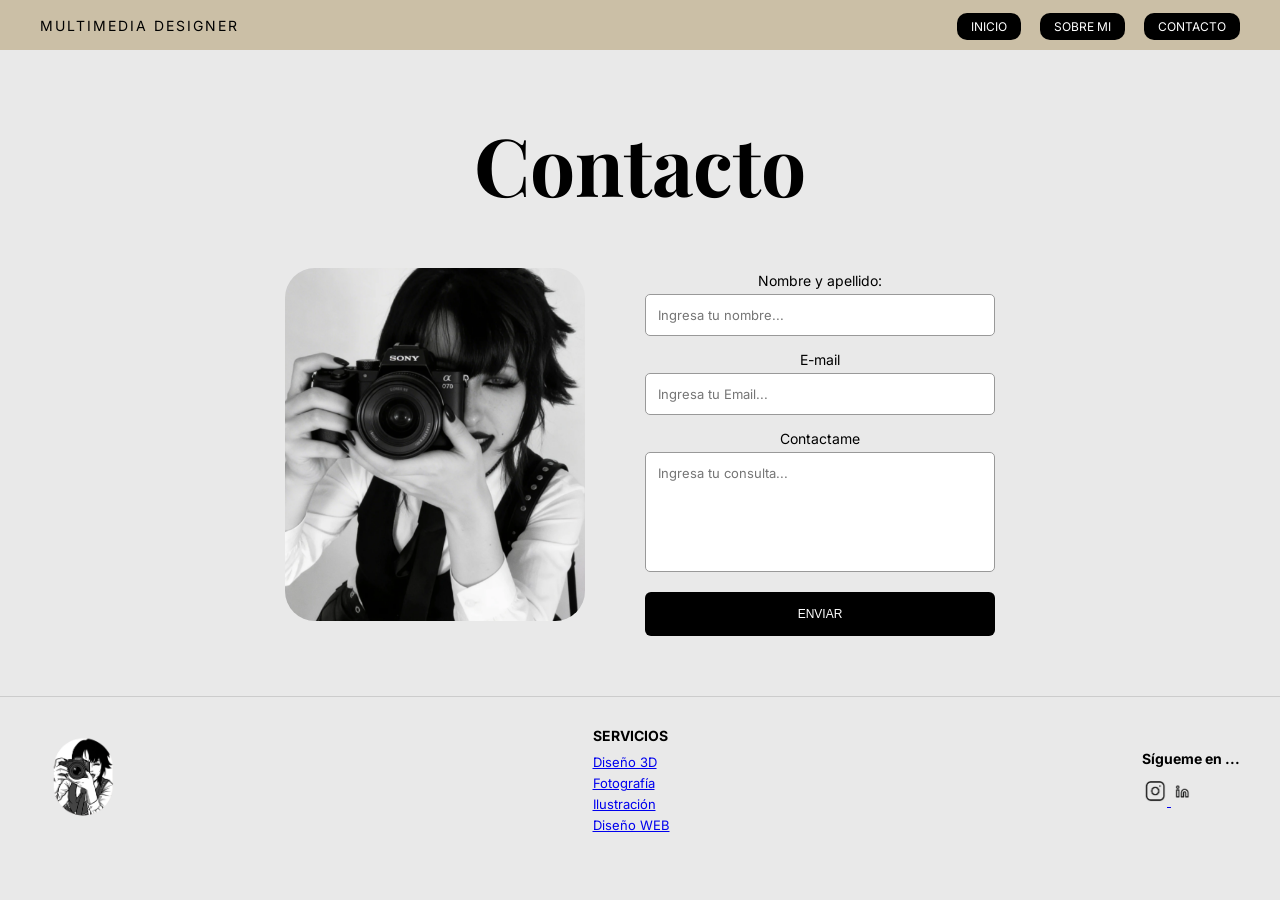
==== contacto.html @ 1b643ebc "Update contacto.html" ====
<!DOCTYPE html>
<html lang="es">
<head>
  <meta charset="UTF-8">
  <title>Contacto</title>
  <link rel="stylesheet" href="styles.css">
  <link href="https://fonts.googleapis.com/css2?family=Playfair+Display:wght@400;700&family=Inter:wght@300;400;500&display=swap" rel="stylesheet">
</head>
<body>

<header class="header">
  <div class="logo">MULTIMEDIA DESIGNER</div>
  <nav class="nav">
    <a href="portfolio.html">INICIO</a>
    <a href="sobremi.html">SOBRE MI</a>
    <a href="contacto.html" class="active">CONTACTO</a>
  </nav>
</header>

<main class="container">

  <h1 class="title">Contacto</h1>

  <div class="contact-wrapper">

    <div class="contact-img">
      <img src="img/portfolio/Portfolio1_2.png" alt="">
    </div>

    <form class="contact-form" netlify >
      <label>Nombre y apellido:</label>
      <input type="text" placeholder="Ingresa tu nombre...">

      <label>E-mail</label>
      <input type="email" placeholder="Ingresa tu Email...">

      <label>Contactame</label>
      <textarea placeholder="Ingresa tu consulta..."></textarea>

      <button type="submit" class="btn">ENVIAR</button>

    </form>

  </div>

</main>

<footer class="footer">
  <div class="footer-left">
    <img src="img/Footer.png" alt="avatar">
  </div>

  <div class="footer-center">
    <h3>SERVICIOS</h3>
    <ul>

      <li>
        <a href="#">Diseño 3D</a>
      </li>

      <a href="#">Fotografía</a>

      <li></li>
      <a href="#">Ilustración</a>

      <li></li>
      <a href="#">Diseño WEB</a>

    </ul>
  </div>

  <div class="footer-right">
    <h3>Sígueme en ...</h3>
    
    <div class="socials">
      <a href="https://instagram.com/" target="_blank">
        <img src="img/icons/ig.png" alt="Instagram">
      </a>

      <a href="https://linkedin.com/" target="_blank">
        <img src="img/icons/linkedin.png" alt="LinkedIn">
      </a>
    </div>

  </div>
</footer>

</body>
</html>
---- styles.css ----
* {
  margin: 0;
  padding: 0;
  box-sizing: border-box;
}

body {
  background-color: #e9e9e9;
  font-family: 'Inter', sans-serif;
}

/* HEADER */
.header {
  background-color: #cbbfa6;
  display: flex;
  justify-content: space-between;
  align-items: center;
  padding: 15px 40px;
}

.logo {
  font-size: 14px;
  letter-spacing: 2px;
}

.nav a {
  text-decoration: none;
  color: black;
  margin-left: 15px;
  padding: 6px 14px;
  background: black;
  color: white;
  border-radius: 10px;
  font-size: 12px;
}

.nav a.active {
  background: black;
}

/* MAIN */
.container {
  background-color: #e9e9e9;
  margin: 20px;
  padding: 40px;
  text-align: center;
}

.title {
  font-family: 'Playfair Display', serif;
  font-size: 80px;
  margin-bottom: 30px;
}

.gallery {
  display: flex;
  justify-content: center;
  gap: 20px;
  margin-bottom: 30px;
}

.gallery img {
  width: 180px;
  height: auto;
  object-fit: cover;
}

/* TEXT */
.text {
  max-width: 700px;
  margin: 0 auto 30px auto;
  font-size: 14px;
  line-height: 1.6;
}

.text p {
  margin-bottom: 15px;
}

/* BUTTON */
.btn {
  background-color: black;
  color: white;
  padding: 15px 100px;
  border: none;
  border-radius: 6px;
  cursor: pointer;
  font-size: 12px;
}

/* FOOTER */
.footer {
  display: flex;
  justify-content: space-between;
  align-items: center;
  background-color: #e9e9e9;
  padding: 30px 40px;
  border-top: 1px solid #ccc;
}

.footer-left img {
  width: 80px;
}

.footer-center h3,
.footer-right h3 {
  font-size: 14px;
  margin-bottom: 10px;
}

.footer-center ul {
  list-style: none;
  font-size: 13px;
}

.footer-center li {
  margin-bottom: 5px;
}

.socials span {
  margin-right: 10px;
  font-size: 14px;
}

.socials img {
  width: 40px;
  height: auto;}

  /* CONTACTO */
.contact-wrapper {
  display: flex;
  justify-content: center;
  align-items: center;
  gap: 60px;
  margin-top: 40px;
}

.contact-img img {
  width: 300px;
  border-radius: 30px;
}

.contact-form {
  display: flex;
  flex-direction: column;
  width: 350px;
}

.contact-form label {
  font-size: 14px;
  margin: 15px 0 5px;
}

.contact-form input,
.contact-form textarea {
  padding: 12px;
  border: 1px solid #999;
  border-radius: 5px;
  font-family: 'Inter', sans-serif;
  font-size: 13px;
}

.contact-form textarea {
  height: 120px;
  resize: none;
}

.contact-form .btn {
  margin-top: 20px;
  width: 100%;
}

/* TITULOS */
.subtitle {
  font-family: 'Playfair Display', serif;
  font-size: 20px;
  margin-top: 10px;
}

.role {
  font-size: 12px;
  margin-bottom: 30px;
}

.section-title {
  margin: 40px 0 20px;
  font-size: 18px;
}

/* FILTROS */
.filters {
  display: flex;
  justify-content: center;
  gap: 10px;
  margin-bottom: 20px;
}

.filters button {
  border: 1px solid #999;
  background: transparent;
  padding: 5px 10px;
  border-radius: 20px;
  font-size: 12px;
  cursor: pointer;
}

/* PROJECTS */
.projects {
  display: flex;
  gap: 10px;
  justify-content: center; /* 🔥 ESTO LOS CENTRA */
  flex-wrap: wrap;         /* 🔥 evita que se rompa en pantallas chicas */
}

.card {
  position: relative;
  overflow: hidden;
  border-radius: 20px;
  width: 220px;  
  height: 220px;  
}

.card img {
  width: 100%;
  display: block;
  transition: 0.3s;
}

/* HOVER EFECTO */
.overlay {
  position: absolute;
  bottom: 0;
  left: 0;
  right: 0;
  padding: 15px;
  opacity: 0;
  transition: 0.3s;
}

.overlay button {
  background: black;
  color: white;
  border: none;
  padding: 8px 15px;
  border-radius: 10px;
  cursor: pointer;
  transition: 0.3s;
}

/* EFECTO */
.card:hover img {
  transform: scale(1.05);
  filter: brightness(70%);
}

.card:hover .overlay {
  opacity: 1;
}

/* BOTON INVERTIDO */
.overlay button:hover,
.btn:hover {
  background: white;
  color: black;
  border: 1px solid black;
}

/* SOFTWARES */
.softwares {
  display: flex;
  justify-content: center;
  gap: 20px;
  margin: 30px 0;
}

.softwares div {
  border: 1px solid #ccc;
  padding: 10px;
  border-radius: 10px;
  width: 80px;
  text-align: center;
}

.softwares img {
  width: 30px;
}

/* CTA */
.cta {
  background: #cbbfa6;
  text-align: center;
  padding: 50px;
}

.cta h2 {
  font-family: 'Playfair Display', serif;
  margin-bottom: 20px;
}

/* SOCIAL ICONS MÁS CHICOS */
.socials img {
  width: 25px;
}

/* RESPONSIVE */
@media (max-width: 768px) {

  .projects {
    grid-template-columns: 1fr;
  }

  .softwares {
    flex-wrap: wrap;
  }

  .filters {
    flex-wrap: wrap;
  }

  /* TITULO DOBLE */
.title.second {
  margin-top: -20px;
}

/* HERO */
.illustration-hero {
  display: flex;
  align-items: center;
  justify-content: space-between;
  margin: 40px 0;
  gap: 20px;
}

.img-left {
  width: 220px;
  transform: rotate(-10deg);
}

.img-right {
  width: 200px;
}

.hero-text {
  text-align: center;
  max-width: 400px;
}

.quote {
  font-style: italic;
  margin-bottom: 10px;
}

.desc {
  font-size: 13px;
  margin-bottom: 10px;
}

.gallery-title {
  margin-top: 10px;
}

/* GALERIA */
.gallery-grid {
  display: grid;
  grid-template-columns: repeat(3, 1fr);
  gap: 15px;
  align-items: center;
}

.gallery-grid img {
  width: 100%;
  height: 180px;
  object-fit: cover; /* 🔥 clave */
  border-radius: 15px;
}

/* IMAGEN LATERAL GRANDE */
.side-img {
  grid-column: 3;
  grid-row: span 2;
  height: 380px;
  object-fit: contain;
}

/* CTA ya lo tenés */

/* RESPONSIVE */
@media (max-width: 768px) {

  .illustration-hero {
    flex-direction: column;
    text-align: center;
  }

  .img-left,
  .img-right {
    width: 60%;
  }

  .gallery-grid {
    grid-template-columns: 1fr;
  }

  .side-img {
    grid-column: auto;
    grid-row: auto;
    height: auto;
  }

/* FOTOGRAFIA */

.fotografia {

  font-family: 'Inter', sans-serif;
  background: #f6f6f6;
  color: #222;
  line-height: 1.5;
}

/* HEADER */
.fotografia .topbar {
  background: #cbbba0;
  display: flex;
  justify-content: space-between;
  align-items: center;
  padding: 15px 20px;
  font-size: 13px;
}

.fotografia .logo {
  font-weight: 500;
}

.fotografia .topbar nav a {
  margin-left: 15px;
  text-decoration: none;
  color: black;
  transition: 0.3s;
}

.fotografia .topbar nav a:hover {
  opacity: 0.6;
}

/* CONTENEDOR */
.fotografia .container {
  width: 20%;
  max-width: 1100px;
  margin: auto;
}

/* TITULOS */
.fotografia h1 {
  font-family: 'Playfair Display', serif;
  text-align: center;
  font-size: clamp(40px, 6vw, 70px);
  margin: 40px 0;
}

.fotografia h2 {
  font-family: 'Playfair Display', serif;
  font-size: 26px;
  margin: 30px 0 15px;
}

/* GRID */
.fotografia .grid {
  display: grid;
  grid-template-columns: 1fr;
  gap: 15px;
}

/* IMAGENES */
.fotografia .grid img {
  width: 100%;
  object-fit: cover;
  border-radius: 25px;
  transition: 0.3s;
}

.fotografia .grid img:hover {
  transform: scale(1.03);
  box-shadow: 0 10px 25px rgba(0,0,0,0.2);
}

/* GRID ARTISTICO */
.fotografia .grid-artistico {
  display: grid;
  grid-template-columns: 1fr 1fr;
  grid-template-rows: 200px 200px;
  gap: 15px;
}

.fotografia .img5 {
  grid-column: 1;
  grid-row: 1;
}

.fotografia .img6 {
  grid-column: 2;
  grid-row: 1 / span 2;
  height: 100%;
}

.fotografia .img7 {
  grid-column: 2;
  grid-row: 1 / span 2;
  height: 100%;
  object-fit: cover;
  object-position: 50% 15%;
}

.fotografia .tall {
  height: 420px;
  grid-row: span 2;
}

.fotografia .small {
  height: 200px;
}

.fotografia .grid-artistico img {
  width: 100%;
  height: 100%;
  object-fit: cover;
  border-radius: 25px;
}

/* CTA */
.fotografia .cta {
  background: #cbbba0;
  text-align: center;
  padding: 50px 20px;
  margin-top: 50px;
}

.fotografia .cta p {
  font-family: 'Playfair Display', serif;
  font-size: 24px;
  margin-bottom: 20px;
}

.fotografia .btn {
  background: #2b0000;
  color: white;
  padding: 12px 30px;
  text-decoration: none;
  display: inline-block;
  transition: 0.3s;
}

.fotografia .btn:hover {
  background: black;
}

/* FOOTER */
.fotografia footer {
  background: #eee;
  padding: 20px 20px;
}

.fotografia .footer-content {
  max-width: 1100px;
  margin: auto;
  display: flex;
  justify-content: space-between;
  font-size: 14px;
}

.fotografia .footer-title {
  font-weight: bold;
  margin-bottom: 10px;
}

/* RESPONSIVE */
@media (min-width: 600px) {
  .fotografia .grid {
    grid-template-columns: repeat(2, 1fr);
  }
}

@media (min-width: 900px) {
  .fotografia .grid {
    grid-template-columns: repeat(2, 1fr);
  }

  .fotografia .grid img {
    height: 300px;
  }
}
  /*IMAGEN COMIDA*/

/* IMAGENES */

.grid img {
  width: 100%;
  object-fit: cover;
  border-radius: 25px;
}

.grid img:hover {
  transform: scale(1.03);
  box-shadow: 0 10px 25px rgba(0,0,0,0.2);
}

.grid-artistico {
  display: grid;
  grid-template-columns: 1fr 1fr;
  grid-template-rows: 200px 200px;
  gap: 15px;
}

.fotografia1.jpg{
  grid-column: 1;
  grid-row: 1;
}

.fotografia2 {
  grid-column: 2;
  grid-row: 1 / span 2;
  height: 100%;
}

.img7 {
  grid-column: 2;
  grid-row: 1 / span 2;
  height: 100%;
  object-fit: cover;
  object-position: 50% 15%;
}

.tall {
  height: 500px;
  grid-row: span 2;
}

.small {
  height: 200px;
}

.tall {
  height: 420px;
}


.grid-artistico img {
  width: 100%;
  height: 100%;
  object-fit: cover;
  border-radius: 25px;
}

/*DISEÑO WEB*/

/* SECCIONES */
.section {
  width: 100%;
}

/* ROSA */
.pink-section {
  background-color: #d97c8a;
  padding: 19px 20px;
}

.pink-content {
  display: flex;
  align-items: center;
  justify-content: space-between;
}

.img-left img {
  width: 500px;
}

.text-right {
  color: white;
  text-align: right;
}

.text-right h2 {
  font-family: 'Playfair Display', serif;
  font-size: 40px;
}

.text-right h3 {
  font-size: 18px;
  letter-spacing: 2px;
}

/* OSCURA */
.dark-section {
  background-color: #111;
  padding: 100px 40px;
}

.dark-content {
  display: flex;
  align-items: center;
  justify-content: space-between;
}

.img-right img {
  width: 500px;
}

.text-left {
  color: white;
}

.text-left h2 {
  font-family: 'Playfair Display', serif;
  font-size: 36px;
}








}
}
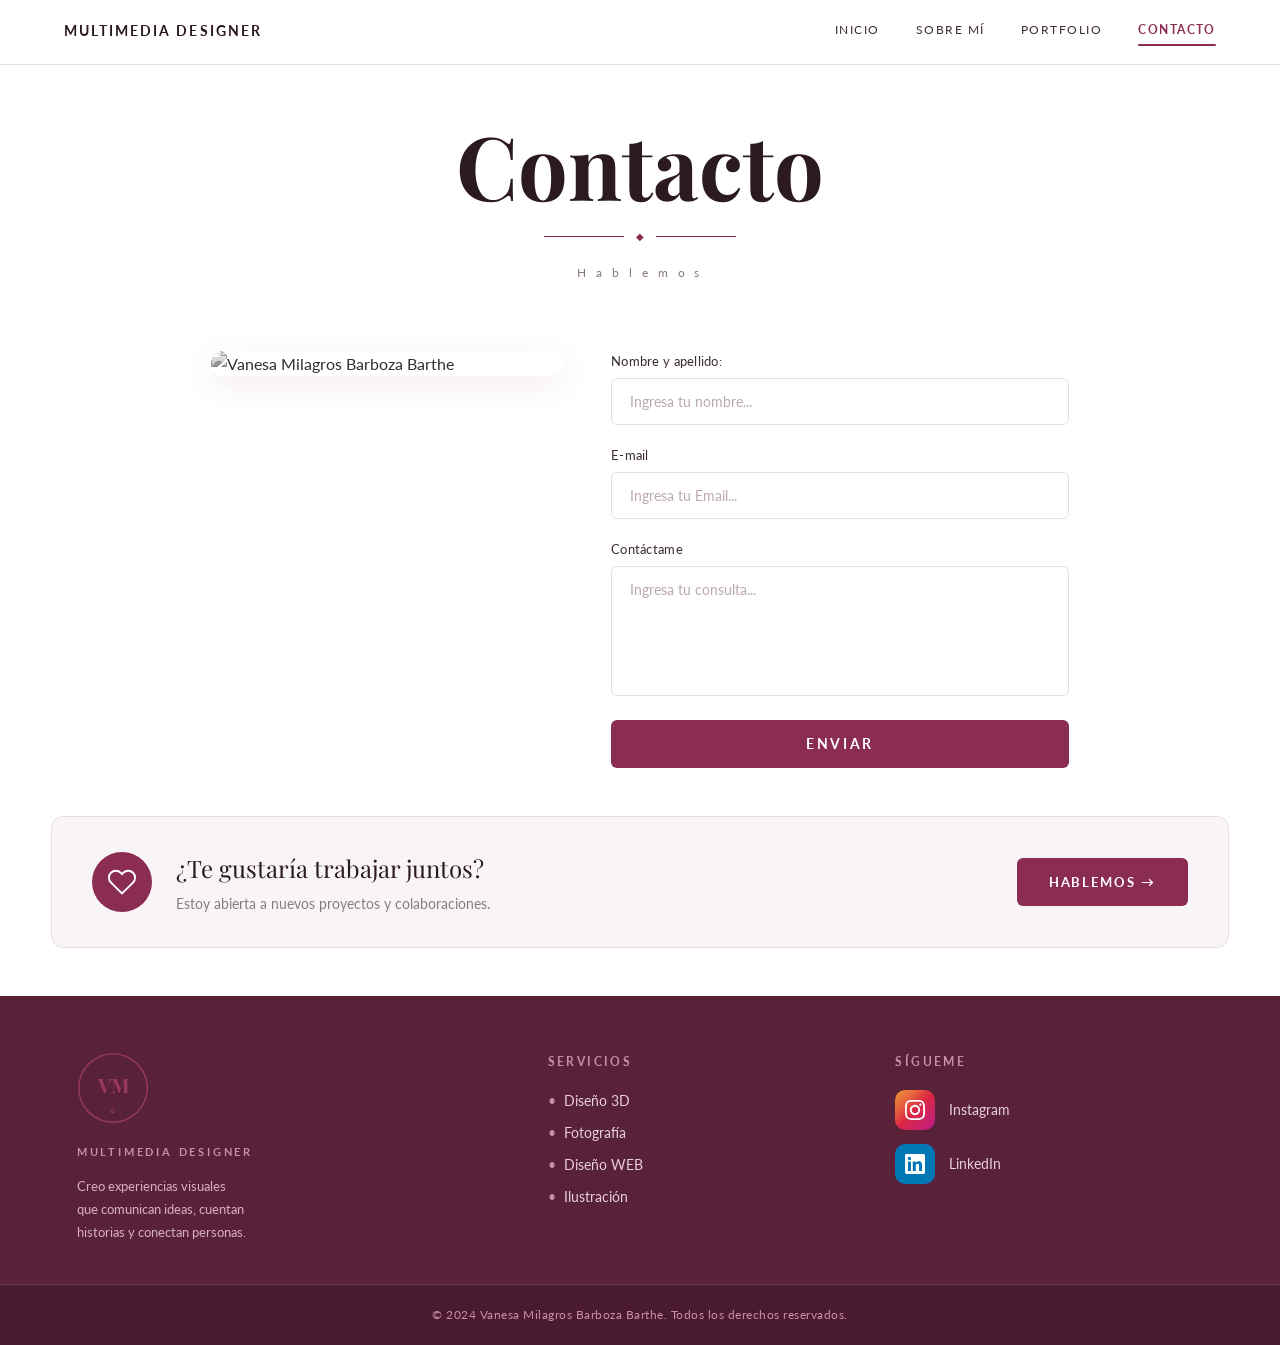
==== commit 1b8b6bc2: "Update contacto.html" ====
--- a/contacto.html
+++ b/contacto.html
@@ -1,89 +1,134 @@
 <!DOCTYPE html>
 <html lang="es">
 <head>
-  <meta charset="UTF-8">
-  <title>Contacto</title>
-  <link rel="stylesheet" href="styles.css">
-  <link href="https://fonts.googleapis.com/css2?family=Playfair+Display:wght@400;700&family=Inter:wght@300;400;500&display=swap" rel="stylesheet">
+  <meta charset="UTF-8" />
+  <meta name="viewport" content="width=device-width, initial-scale=1.0" />
+  <title>Contacto – Vanesa Milagros Barboza Barthe</title>
+  <link rel="stylesheet" href="styles.css" />
+  <link rel="stylesheet" href="contacto.css" />
+  <link href="https://fonts.googleapis.com/css2?family=Playfair+Display:ital,wght@0,400;0,700;1,400&family=Cormorant+Garamond:wght@300;400;600&family=Lato:wght@300;400;700&display=swap" rel="stylesheet" />
 </head>
 <body>
 
-<header class="header">
-  <div class="logo">MULTIMEDIA DESIGNER</div>
-  <nav class="nav">
-    <a href="portfolio.html">INICIO</a>
-    <a href="sobremi.html">SOBRE MI</a>
-    <a href="contacto.html" class="active">CONTACTO</a>
-  </nav>
-</header>
+  <!-- ===== NAVBAR ===== -->
+  <header class="navbar">
+    <div class="nav-brand">MULTIMEDIA DESIGNER</div>
+    <nav class="nav-links">
+      <a href="index.html">INICIO</a>
+      <a href="#">SOBRE MÍ</a>
+      <a href="index.html">PORTFOLIO</a>
+      <a href="contacto.html" class="active">CONTACTO</a>
+    </nav>
+    <button class="nav-toggle" aria-label="Menú">&#9776;</button>
+  </header>
 
-<main class="container">
+  <!-- ===== HERO ===== -->
+  <section class="contact-hero">
+    <h1 class="contact-title">Contacto</h1>
+    <div class="title-divider">
+      <span class="line"></span>
+      <span class="diamond">&#9670;</span>
+      <span class="line"></span>
+    </div>
+    <p class="subtitle">H a b l e m o s</p>
+  </section>
 
-  <h1 class="title">Contacto</h1>
+  <!-- ===== CONTACT BODY ===== -->
+  <section class="contact-body">
 
-  <div class="contact-wrapper">
-
-    <div class="contact-img">
-      <img src="img/portfolio/Portfolio1_2.png" alt="">
+    <!-- Foto -->
+    <div class="contact-photo">
+      <img src="img/sobre-mi/3sobremi.png" alt="Vanesa Milagros Barboza Barthe" />
     </div>
 
-    <form class="contact-form" netlify >
-      <label>Nombre y apellido:</label>
-      <input type="text" placeholder="Ingresa tu nombre...">
+    <!-- Formulario -->
+    <div class="contact-form-wrap">
 
-      <label>E-mail</label>
-      <input type="email" placeholder="Ingresa tu Email...">
+      <div class="form-group">
+        <label for="nombre">Nombre y apellido:</label>
+        <input type="text" id="nombre" placeholder="Ingresa tu nombre..." />
+      </div>
 
-      <label>Contactame</label>
-      <textarea placeholder="Ingresa tu consulta..."></textarea>
+      <div class="form-group">
+        <label for="email">E-mail</label>
+        <input type="email" id="email" placeholder="Ingresa tu Email..." />
+      </div>
 
-      <button type="submit" class="btn">ENVIAR</button>
+      <div class="form-group">
+        <label for="mensaje">Contáctame</label>
+        <textarea id="mensaje" rows="5" placeholder="Ingresa tu consulta..."></textarea>
+      </div>
 
-    </form>
+      <button class="submit-btn" type="button">ENVIAR</button>
 
-  </div>
+    </div>
+  </section>
 
-</main>
+  <!-- ===== CTA BANNER ===== -->
+  <section class="cta-banner">
+    <div class="cta-icon">
+      <svg viewBox="0 0 24 24" fill="none" stroke="white" stroke-width="1.5" width="30" height="30"><path d="M20.84 4.61a5.5 5.5 0 0 0-7.78 0L12 5.67l-1.06-1.06a5.5 5.5 0 0 0-7.78 7.78l1.06 1.06L12 21.23l7.78-7.78 1.06-1.06a5.5 5.5 0 0 0 0-7.78z"/></svg>
+    </div>
+    <div class="cta-text">
+      <h3>¿Te gustaría trabajar juntos?</h3>
+      <p>Estoy abierta a nuevos proyectos y colaboraciones.</p>
+    </div>
+    <a href="#" class="cta-btn">HABLEMOS &rarr;</a>
+  </section>
 
-<footer class="footer">
-  <div class="footer-left">
-    <img src="img/Footer.png" alt="avatar">
-  </div>
+  <!-- ===== FOOTER ===== -->
+  <footer class="footer">
+    <div class="footer-inner">
 
-  <div class="footer-center">
-    <h3>SERVICIOS</h3>
-    <ul>
+      <div class="footer-brand">
+        <div class="footer-logo">
+          <svg viewBox="0 0 80 80" width="72" height="72" xmlns="http://www.w3.org/2000/svg">
+            <circle cx="40" cy="40" r="38" fill="none" stroke="#9b3a5e" stroke-width="1.5"/>
+            <text x="40" y="46" text-anchor="middle" fill="#9b3a5e" font-size="22" font-weight="700" font-family="'Playfair Display', serif">VM</text>
+            <text x="40" y="68" text-anchor="middle" fill="#9b3a5e" font-size="7" font-family="'Lato', sans-serif" letter-spacing="2">✿</text>
+          </svg>
+        </div>
+        <p class="footer-role">MULTIMEDIA DESIGNER</p>
+        <p class="footer-tagline">Creo experiencias visuales<br />que comunican ideas, cuentan<br />historias y conectan personas.</p>
+      </div>
 
-      <li>
-        <a href="#">Diseño 3D</a>
-      </li>
+      <div class="footer-services">
+        <h4>SERVICIOS</h4>
+        <ul>
+          <li>Diseño 3D</li>
+          <li>Fotografía</li>
+          <li>Diseño WEB</li>
+          <li>Ilustración</li>
+        </ul>
+      </div>
 
-      <a href="#">Fotografía</a>
+      <div class="footer-social">
+        <h4>SÍGUEME</h4>
+        <a href="#" class="social-link">
+          <div class="social-icon instagram">
+            <svg viewBox="0 0 24 24" fill="white" width="20" height="20"><path d="M12 2.163c3.204 0 3.584.012 4.85.07 3.252.148 4.771 1.691 4.919 4.919.058 1.265.069 1.645.069 4.849 0 3.205-.012 3.584-.069 4.849-.149 3.225-1.664 4.771-4.919 4.919-1.266.058-1.644.07-4.85.07-3.204 0-3.584-.012-4.849-.07-3.26-.149-4.771-1.699-4.919-4.92-.058-1.265-.07-1.644-.07-4.849 0-3.204.013-3.583.07-4.849.149-3.227 1.664-4.771 4.919-4.919 1.266-.057 1.645-.069 4.849-.069zm0-2.163c-3.259 0-3.667.014-4.947.072-4.358.2-6.78 2.618-6.98 6.98-.059 1.281-.073 1.689-.073 4.948 0 3.259.014 3.668.072 4.948.2 4.358 2.618 6.78 6.98 6.98 1.281.058 1.689.072 4.948.072 3.259 0 3.668-.014 4.948-.072 4.354-.2 6.782-2.618 6.979-6.98.059-1.28.073-1.689.073-4.948 0-3.259-.014-3.667-.072-4.947-.196-4.354-2.617-6.78-6.979-6.98-1.281-.059-1.69-.073-4.949-.073zm0 5.838c-3.403 0-6.162 2.759-6.162 6.162s2.759 6.163 6.162 6.163 6.162-2.759 6.162-6.163c0-3.403-2.759-6.162-6.162-6.162zm0 10.162c-2.209 0-4-1.79-4-4 0-2.209 1.791-4 4-4s4 1.791 4 4c0 2.21-1.791 4-4 4zm6.406-11.845c-.796 0-1.441.645-1.441 1.44s.645 1.44 1.441 1.44c.795 0 1.439-.645 1.439-1.44s-.644-1.44-1.439-1.44z"/></svg>
+          </div>
+          Instagram
+        </a>
+        <a href="#" class="social-link">
+          <div class="social-icon linkedin">
+            <svg viewBox="0 0 24 24" fill="white" width="20" height="20"><path d="M20.447 20.452h-3.554v-5.569c0-1.328-.027-3.037-1.852-3.037-1.853 0-2.136 1.445-2.136 2.939v5.667H9.351V9h3.414v1.561h.046c.477-.9 1.637-1.85 3.37-1.85 3.601 0 4.267 2.37 4.267 5.455v6.286zM5.337 7.433c-1.144 0-2.063-.926-2.063-2.065 0-1.138.92-2.063 2.063-2.063 1.14 0 2.064.925 2.064 2.063 0 1.139-.925 2.065-2.064 2.065zm1.782 13.019H3.555V9h3.564v11.452zM22.225 0H1.771C.792 0 0 .774 0 1.729v20.542C0 23.227.792 24 1.771 24h20.451C23.2 24 24 23.227 24 22.271V1.729C24 .774 23.2 0 22.222 0h.003z"/></svg>
+          </div>
+          LinkedIn
+        </a>
+      </div>
 
-      <li></li>
-      <a href="#">Ilustración</a>
+    </div>
+    <div class="footer-bottom">
+      <p>© 2024 Vanesa Milagros Barboza Barthe. Todos los derechos reservados.</p>
+    </div>
+  </footer>
 
-      <li></li>
-      <a href="#">Diseño WEB</a>
-
-    </ul>
-  </div>
-
-  <div class="footer-right">
-    <h3>Sígueme en ...</h3>
-    
-    <div class="socials">
-      <a href="https://instagram.com/" target="_blank">
-        <img src="img/icons/ig.png" alt="Instagram">
-      </a>
-
-      <a href="https://linkedin.com/" target="_blank">
-        <img src="img/icons/linkedin.png" alt="LinkedIn">
-      </a>
-    </div>
-
-  </div>
-</footer>
+  <script>
+    const toggle = document.querySelector('.nav-toggle');
+    const navLinks = document.querySelector('.nav-links');
+    toggle.addEventListener('click', () => navLinks.classList.toggle('open'));
+  </script>
 
 </body>
 </html>
--- a/styles.css
+++ b/styles.css
@@ -1,724 +1,1282 @@
-* {
+/* ============================================
+   VARIABLES & RESET
+   ============================================ */
+:root {
+  --color-primary:   #8b2d52;   /* deep wine/mauve */
+  --color-primary-light: #a3446a;
+  --color-accent:    #9b3a5e;
+  --color-dark:      #2c1a22;
+  --color-text:      #3d2b35;
+  --color-muted:     #8a7a80;
+  --color-bg:        #ffffff;
+  --color-bg-soft:   #f9f5f6;
+  --color-border:    #e8dde2;
+  --color-footer:    #5a2238;
+
+  --font-display: 'Playfair Display', Georgia, serif;
+  --font-serif:   'Cormorant Garamond', Georgia, serif;
+  --font-sans:    'Lato', Helvetica, Arial, sans-serif;
+
+  --radius: 6px;
+  --transition: 0.35s ease;
+}
+
+*, *::before, *::after {
+  box-sizing: border-box;
   margin: 0;
   padding: 0;
-  box-sizing: border-box;
-}
+}
+
+html { scroll-behavior: smooth; }
 
 body {
-  background-color: #e9e9e9;
-  font-family: 'Inter', sans-serif;
-}
-
-/* HEADER */
-.header {
-  background-color: #cbbfa6;
-  display: flex;
+  font-family: var(--font-sans);
+  color: var(--color-text);
+  background: var(--color-bg);
+  line-height: 1.6;
+  -webkit-font-smoothing: antialiased;
+}
+
+a {
+  text-decoration: none;
+  color: inherit;
+}
+
+/* ============================================
+   NAVBAR
+   ============================================ */
+.navbar {
+  display: flex;
+  align-items: center;
   justify-content: space-between;
-  align-items: center;
-  padding: 15px 40px;
-}
-
-.logo {
-  font-size: 14px;
-  letter-spacing: 2px;
-}
-
-.nav a {
-  text-decoration: none;
-  color: black;
-  margin-left: 15px;
-  padding: 6px 14px;
-  background: black;
-  color: white;
-  border-radius: 10px;
-  font-size: 12px;
-}
-
-.nav a.active {
-  background: black;
-}
-
-/* MAIN */
-.container {
-  background-color: #e9e9e9;
-  margin: 20px;
-  padding: 40px;
+  padding: 20px 5%;
+  border-bottom: 1px solid var(--color-border);
+  position: sticky;
+  top: 0;
+  background: var(--color-bg);
+  z-index: 100;
+  gap: 16px;
+}
+
+.nav-brand {
+  font-family: var(--font-sans);
+  font-size: 0.85rem;
+  font-weight: 700;
+  letter-spacing: 0.15em;
+  color: var(--color-dark);
+  white-space: nowrap;
+}
+
+.nav-links {
+  display: flex;
+  gap: 36px;
+  align-items: center;
+}
+
+.nav-links a {
+  font-size: 0.78rem;
+  font-weight: 400;
+  letter-spacing: 0.12em;
+  color: var(--color-text);
+  transition: color var(--transition);
+  position: relative;
+  padding-bottom: 4px;
+}
+
+.nav-links a:hover { color: var(--color-primary); }
+
+.nav-links a.active {
+  color: var(--color-primary);
+  font-weight: 700;
+}
+
+.nav-links a.active::after {
+  content: '';
+  position: absolute;
+  bottom: -2px;
+  left: 0;
+  width: 100%;
+  height: 2px;
+  background: var(--color-primary);
+  border-radius: 2px;
+}
+
+.nav-toggle {
+  display: none;
+  background: none;
+  border: none;
+  font-size: 1.4rem;
+  cursor: pointer;
+  color: var(--color-dark);
+}
+
+/* ============================================
+   PORTFOLIO HERO
+   ============================================ */
+.portfolio-hero {
   text-align: center;
-}
-
-.title {
-  font-family: 'Playfair Display', serif;
-  font-size: 80px;
-  margin-bottom: 30px;
-}
-
+  padding: 64px 5% 48px;
+}
+
+.portfolio-title {
+  font-family: var(--font-display);
+  font-size: clamp(3.5rem, 8vw, 6rem);
+  font-weight: 400;
+  color: var(--color-dark);
+  line-height: 1.1;
+  margin-bottom: 16px;
+}
+
+/* Divider with diamond */
+.title-divider {
+  display: flex;
+  align-items: center;
+  justify-content: center;
+  gap: 12px;
+  margin: 12px auto 20px;
+  width: fit-content;
+}
+
+.title-divider .line {
+  display: block;
+  width: 80px;
+  height: 1px;
+  background: var(--color-primary);
+}
+
+.title-divider .diamond {
+  color: var(--color-primary);
+  font-size: 0.65rem;
+}
+
+.subtitle {
+  font-family: var(--font-sans);
+  font-size: 0.72rem;
+  letter-spacing: 0.3em;
+  color: var(--color-muted);
+  margin-bottom: 36px;
+}
+
+/* ============================================
+   FILTER BUTTONS
+   ============================================ */
+.filters {
+  display: flex;
+  justify-content: center;
+  flex-wrap: wrap;
+  gap: 10px;
+}
+
+.filter-btn {
+  font-family: var(--font-sans);
+  font-size: 0.82rem;
+  letter-spacing: 0.04em;
+  padding: 10px 26px;
+  border: 1.5px solid var(--color-border);
+  border-radius: var(--radius);
+  background: transparent;
+  color: var(--color-text);
+  cursor: pointer;
+  transition: background var(--transition), color var(--transition), border-color var(--transition);
+}
+
+.filter-btn:hover {
+  border-color: var(--color-primary);
+  color: var(--color-primary);
+}
+
+.filter-btn.active {
+  background: var(--color-primary);
+  border-color: var(--color-primary);
+  color: #fff;
+}
+
+/* ============================================
+   GALLERY
+   ============================================ */
 .gallery {
-  display: flex;
-  justify-content: center;
-  gap: 20px;
-  margin-bottom: 30px;
-}
-
-.gallery img {
-  width: 180px;
-  height: auto;
-  object-fit: cover;
-}
-
-/* TEXT */
-.text {
-  max-width: 700px;
-  margin: 0 auto 30px auto;
-  font-size: 14px;
-  line-height: 1.6;
-}
-
-.text p {
-  margin-bottom: 15px;
-}
-
-/* BUTTON */
-.btn {
-  background-color: black;
-  color: white;
-  padding: 15px 100px;
-  border: none;
-  border-radius: 6px;
+  display: grid;
+  grid-template-columns: repeat(4, 1fr);
+  gap: 0;
+  margin: 0 0 0 0;
+  padding: 32px 4%;
+  gap: 12px;
+}
+
+.gallery-card {
+  position: relative;
+  overflow: hidden;
+  border-radius: var(--radius);
+  aspect-ratio: 3 / 4;
   cursor: pointer;
-  font-size: 12px;
-}
-
-/* FOOTER */
-.footer {
-  display: flex;
-  justify-content: space-between;
-  align-items: center;
-  background-color: #e9e9e9;
-  padding: 30px 40px;
-  border-top: 1px solid #ccc;
-}
-
-.footer-left img {
-  width: 80px;
-}
-
-.footer-center h3,
-.footer-right h3 {
-  font-size: 14px;
-  margin-bottom: 10px;
-}
-
-.footer-center ul {
-  list-style: none;
-  font-size: 13px;
-}
-
-.footer-center li {
-  margin-bottom: 5px;
-}
-
-.socials span {
-  margin-right: 10px;
-  font-size: 14px;
-}
-
-.socials img {
-  width: 40px;
-  height: auto;}
-
-  /* CONTACTO */
-.contact-wrapper {
-  display: flex;
-  justify-content: center;
-  align-items: center;
-  gap: 60px;
-  margin-top: 40px;
-}
-
-.contact-img img {
-  width: 300px;
-  border-radius: 30px;
-}
-
-.contact-form {
+  box-shadow: 0 4px 20px rgba(139, 45, 82, 0.08);
+}
+
+.card-img {
+  width: 100%;
+  height: 100%;
+  background-size: cover;
+  background-position: center;
+  transition: transform 0.5s ease;
+}
+
+.gallery-card:hover .card-img {
+  transform: scale(1.07);
+}
+
+/* Dark overlay */
+.card-overlay {
+  position: absolute;
+  inset: 0;
+  background: linear-gradient(
+    to bottom,
+    rgba(44, 26, 34, 0.1) 0%,
+    rgba(44, 26, 34, 0.72) 100%
+  );
   display: flex;
   flex-direction: column;
-  width: 350px;
-}
-
-.contact-form label {
-  font-size: 14px;
-  margin: 15px 0 5px;
-}
-
-.contact-form input,
-.contact-form textarea {
-  padding: 12px;
-  border: 1px solid #999;
-  border-radius: 5px;
-  font-family: 'Inter', sans-serif;
-  font-size: 13px;
-}
-
-.contact-form textarea {
-  height: 120px;
-  resize: none;
-}
-
-.contact-form .btn {
-  margin-top: 20px;
-  width: 100%;
-}
-
-/* TITULOS */
-.subtitle {
-  font-family: 'Playfair Display', serif;
-  font-size: 20px;
-  margin-top: 10px;
-}
-
-.role {
-  font-size: 12px;
-  margin-bottom: 30px;
-}
-
-.section-title {
-  margin: 40px 0 20px;
-  font-size: 18px;
-}
-
-/* FILTROS */
-.filters {
-  display: flex;
+  align-items: center;
   justify-content: center;
   gap: 10px;
-  margin-bottom: 20px;
-}
-
-.filters button {
-  border: 1px solid #999;
-  background: transparent;
-  padding: 5px 10px;
-  border-radius: 20px;
-  font-size: 12px;
-  cursor: pointer;
-}
-
-/* PROJECTS */
-.projects {
-  display: flex;
-  gap: 10px;
-  justify-content: center; /* 🔥 ESTO LOS CENTRA */
-  flex-wrap: wrap;         /* 🔥 evita que se rompa en pantallas chicas */
-}
-
-.card {
-  position: relative;
-  overflow: hidden;
-  border-radius: 20px;
-  width: 220px;  
-  height: 220px;  
-}
-
-.card img {
-  width: 100%;
-  display: block;
-  transition: 0.3s;
-}
-
-/* HOVER EFECTO */
-.overlay {
+  opacity: 0;
+  transition: opacity var(--transition);
+}
+
+.gallery-card:hover .card-overlay {
+  opacity: 1;
+}
+
+/* Always show label at bottom */
+.card-label {
+  position: absolute;
+  bottom: 18px;
+  left: 0;
+  right: 0;
+  text-align: center;
+  color: #fff;
+  font-size: 0.82rem;
+  letter-spacing: 0.05em;
+  font-family: var(--font-sans);
+  font-weight: 400;
+  opacity: 1;
+}
+
+.card-icon {
+  width: 52px;
+  height: 52px;
+  border-radius: 50%;
+  background: rgba(255,255,255,0.18);
+  backdrop-filter: blur(4px);
+  display: flex;
+  align-items: center;
+  justify-content: center;
+  border: 1.5px solid rgba(255,255,255,0.4);
+  color: #fff;
+  margin-top: -20px;
+}
+
+/* Permanent label bar at bottom (visible always) */
+.gallery-card::after {
+  content: attr(data-label);
   position: absolute;
   bottom: 0;
   left: 0;
   right: 0;
-  padding: 15px;
-  opacity: 0;
-  transition: 0.3s;
-}
-
-.overlay button {
-  background: black;
-  color: white;
-  border: none;
-  padding: 8px 15px;
+  background: linear-gradient(transparent, rgba(44, 26, 34, 0.7));
+  height: 60px;
+  pointer-events: none;
+}
+
+/* ============================================
+   ABOUT STRIP
+   ============================================ */
+.about-strip {
+  text-align: center;
+  padding: 60px 5% 40px;
+  background: var(--color-bg);
+}
+
+.designer-name {
+  font-family: var(--font-display);
+  font-size: clamp(1.8rem, 4vw, 2.8rem);
+  font-weight: 400;
+  color: var(--color-dark);
+  margin-bottom: 12px;
+}
+
+.designer-role {
+  font-family: var(--font-sans);
+  font-size: 0.72rem;
+  letter-spacing: 0.3em;
+  color: var(--color-primary);
+  margin-top: 8px;
+  font-weight: 700;
+}
+
+/* ============================================
+   SOFTWARES
+   ============================================ */
+.softwares-section {
+  padding: 20px 5% 48px;
+  background: var(--color-bg);
+}
+
+.softwares-inner {
+  max-width: 680px;
+  margin: 0 auto;
+  background: var(--color-bg-soft);
+  border: 1px solid var(--color-border);
+  border-radius: 12px;
+  padding: 36px 40px;
+}
+
+.section-divider {
+  display: flex;
+  align-items: center;
+  gap: 16px;
+  margin-bottom: 32px;
+}
+
+.thin-line {
+  flex: 1;
+  height: 1px;
+  background: var(--color-border);
+}
+
+.section-label {
+  font-family: var(--font-sans);
+  font-size: 0.72rem;
+  letter-spacing: 0.28em;
+  color: var(--color-muted);
+  white-space: nowrap;
+  font-weight: 700;
+}
+
+.softwares-grid {
+  display: grid;
+  grid-template-columns: repeat(4, 1fr);
+  gap: 16px;
+  text-align: center;
+}
+
+.software-item {
+  display: flex;
+  flex-direction: column;
+  align-items: center;
+  gap: 10px;
+  padding: 12px 8px;
+}
+
+.software-item span {
+  font-size: 0.8rem;
+  color: var(--color-text);
+  letter-spacing: 0.02em;
+}
+
+.software-icon {
+  width: 56px;
+  height: 56px;
+  border-radius: 14px;
+  display: flex;
+  align-items: center;
+  justify-content: center;
+  overflow: hidden;
+  box-shadow: 0 2px 10px rgba(0,0,0,0.12);
+}
+
+/* Dividers between software items */
+.softwares-grid .software-item:not(:last-child) {
+  border-right: 1px solid var(--color-border);
+}
+
+/* ============================================
+   CTA BANNER
+   ============================================ */
+.cta-banner {
+  margin: 0 4% 48px;
+  background: var(--color-bg-soft);
+  border: 1px solid var(--color-border);
+  border-radius: 12px;
+  padding: 32px 40px;
+  display: flex;
+  align-items: center;
+  gap: 24px;
+  flex-wrap: wrap;
+}
+
+.cta-icon {
+  width: 60px;
+  height: 60px;
+  background: var(--color-primary);
+  border-radius: 50%;
+  display: flex;
+  align-items: center;
+  justify-content: center;
+  flex-shrink: 0;
+}
+
+.cta-text {
+  flex: 1;
+  min-width: 220px;
+}
+
+.cta-text h3 {
+  font-family: var(--font-display);
+  font-size: 1.5rem;
+  font-weight: 400;
+  color: var(--color-dark);
+  margin-bottom: 6px;
+}
+
+.cta-text p {
+  font-size: 0.87rem;
+  color: var(--color-muted);
+  line-height: 1.6;
+}
+
+.cta-btn {
+  display: inline-flex;
+  align-items: center;
+  gap: 8px;
+  background: var(--color-primary);
+  color: #fff;
+  font-family: var(--font-sans);
+  font-size: 0.8rem;
+  font-weight: 700;
+  letter-spacing: 0.15em;
+  padding: 14px 32px;
+  border-radius: var(--radius);
+  transition: background var(--transition), transform var(--transition);
+  white-space: nowrap;
+}
+
+.cta-btn:hover {
+  background: var(--color-primary-light);
+  transform: translateX(3px);
+}
+
+/* ============================================
+   FOOTER
+   ============================================ */
+.footer {
+  background: var(--color-footer);
+}
+
+.footer-inner {
+  display: grid;
+  grid-template-columns: 1.4fr 1fr 1fr;
+  gap: 40px;
+  padding: 56px 6% 40px;
+}
+
+.footer-brand {}
+
+.footer-logo {
+  margin-bottom: 12px;
+}
+
+.footer-role {
+  font-size: 0.7rem;
+  letter-spacing: 0.25em;
+  color: #c88fa8;
+  font-weight: 700;
+  margin-bottom: 14px;
+}
+
+.footer-tagline {
+  font-size: 0.84rem;
+  color: #d4b0c0;
+  line-height: 1.7;
+}
+
+.footer-services h4,
+.footer-social h4 {
+  font-family: var(--font-sans);
+  font-size: 0.75rem;
+  letter-spacing: 0.2em;
+  color: #c88fa8;
+  font-weight: 700;
+  margin-bottom: 18px;
+}
+
+.footer-services ul {
+  list-style: none;
+  display: flex;
+  flex-direction: column;
+  gap: 10px;
+}
+
+.footer-services li {
+  font-size: 0.87rem;
+  color: #e8d0da;
+  position: relative;
+  padding-left: 16px;
+}
+
+.footer-services li::before {
+  content: '•';
+  position: absolute;
+  left: 0;
+  color: #c88fa8;
+}
+
+.footer-social {
+  display: flex;
+  flex-direction: column;
+}
+
+.social-link {
+  display: flex;
+  align-items: center;
+  gap: 14px;
+  font-size: 0.87rem;
+  color: #e8d0da;
+  margin-bottom: 14px;
+  transition: color var(--transition);
+}
+
+.social-link:hover { color: #fff; }
+
+.social-icon {
+  width: 40px;
+  height: 40px;
   border-radius: 10px;
-  cursor: pointer;
-  transition: 0.3s;
-}
-
-/* EFECTO */
-.card:hover img {
-  transform: scale(1.05);
-  filter: brightness(70%);
-}
-
-.card:hover .overlay {
-  opacity: 1;
-}
-
-/* BOTON INVERTIDO */
-.overlay button:hover,
-.btn:hover {
-  background: white;
-  color: black;
-  border: 1px solid black;
-}
-
-/* SOFTWARES */
-.softwares {
-  display: flex;
+  display: flex;
+  align-items: center;
   justify-content: center;
-  gap: 20px;
-  margin: 30px 0;
-}
-
-.softwares div {
-  border: 1px solid #ccc;
-  padding: 10px;
-  border-radius: 10px;
-  width: 80px;
+  flex-shrink: 0;
+}
+
+.social-icon.instagram {
+  background: linear-gradient(135deg, #f09433 0%, #e6683c 25%, #dc2743 50%, #cc2366 75%, #bc1888 100%);
+}
+
+.social-icon.linkedin {
+  background: #0077B5;
+}
+
+.footer-bottom {
+  border-top: 1px solid rgba(255,255,255,0.15);
   text-align: center;
-}
-
-.softwares img {
-  width: 30px;
-}
-
-/* CTA */
-.cta {
-  background: #cbbfa6;
+  padding: 20px 6%;
+  background: #4a1b2e;
+}
+
+.footer-bottom p {
+  font-size: 0.78rem;
+  color: #c88fa8;
+  letter-spacing: 0.04em;
+}
+
+/* ============================================
+   RESPONSIVE – TABLET (768px)
+   ============================================ */
+@media (max-width: 900px) {
+  .gallery {
+    grid-template-columns: repeat(2, 1fr);
+    padding: 24px 4%;
+  }
+
+  .softwares-grid {
+    grid-template-columns: repeat(2, 1fr);
+  }
+
+  .softwares-grid .software-item:nth-child(2) {
+    border-right: none;
+  }
+
+  .softwares-grid .software-item:nth-child(1),
+  .softwares-grid .software-item:nth-child(2) {
+    border-bottom: 1px solid var(--color-border);
+    padding-bottom: 20px;
+  }
+
+  .footer-inner {
+    grid-template-columns: 1fr 1fr;
+    gap: 32px;
+  }
+
+  .footer-brand {
+    grid-column: 1 / -1;
+    text-align: center;
+  }
+}
+
+/* ============================================
+   RESPONSIVE – MOBILE (480px)
+   ============================================ */
+@media (max-width: 600px) {
+  .nav-links { display: none; }
+  .nav-toggle { display: block; }
+
+  /* Show mobile menu when toggled (JS-free approach via checkbox hack or simple class) */
+  .nav-links.open {
+    display: flex;
+    flex-direction: column;
+    position: absolute;
+    top: 65px;
+    left: 0;
+    right: 0;
+    background: var(--color-bg);
+    padding: 20px 5%;
+    border-bottom: 1px solid var(--color-border);
+    gap: 20px;
+    z-index: 99;
+  }
+
+  .portfolio-hero { padding: 40px 5% 32px; }
+
+  .filters { gap: 8px; }
+  .filter-btn { font-size: 0.75rem; padding: 8px 18px; }
+
+  .gallery {
+    grid-template-columns: repeat(2, 1fr);
+    padding: 16px 3%;
+    gap: 8px;
+  }
+
+  .softwares-inner { padding: 24px 20px; }
+
+  .softwares-grid {
+    grid-template-columns: repeat(2, 1fr);
+    gap: 12px;
+  }
+
+  .softwares-grid .software-item:nth-child(odd) {
+    border-right: 1px solid var(--color-border);
+  }
+  .softwares-grid .software-item:nth-child(even) {
+    border-right: none;
+  }
+
+  .cta-banner {
+    margin: 0 3% 36px;
+    padding: 24px 20px;
+    flex-direction: column;
+    text-align: center;
+  }
+
+  .cta-text h3 { font-size: 1.2rem; }
+  .cta-btn { width: 100%; justify-content: center; }
+
+  .footer-inner {
+    grid-template-columns: 1fr;
+    padding: 40px 5% 32px;
+    text-align: center;
+  }
+
+  .footer-brand { text-align: center; }
+
+  .footer-services li::before { display: none; }
+  .footer-services li { padding-left: 0; }
+
+  .social-link { justify-content: center; }
+}
+
+/* ============================================
+   MOBILE NAV TOGGLE (JS)
+   ============================================ */
+
+   /* ============================================
+   SUBPAGE – HERO
+   ============================================ */
+.subpage-hero {
   text-align: center;
-  padding: 50px;
-}
-
-.cta h2 {
-  font-family: 'Playfair Display', serif;
-  margin-bottom: 20px;
-}
-
-/* SOCIAL ICONS MÁS CHICOS */
-.socials img {
-  width: 25px;
-}
-
-/* RESPONSIVE */
-@media (max-width: 768px) {
-
-  .projects {
-    grid-template-columns: 1fr;
-  }
-
-  .softwares {
-    flex-wrap: wrap;
-  }
-
-  .filters {
-    flex-wrap: wrap;
-  }
-
-  /* TITULO DOBLE */
-.title.second {
-  margin-top: -20px;
-}
-
-/* HERO */
-.illustration-hero {
-  display: flex;
-  align-items: center;
-  justify-content: space-between;
-  margin: 40px 0;
-  gap: 20px;
-}
-
-.img-left {
-  width: 220px;
-  transform: rotate(-10deg);
-}
-
-.img-right {
-  width: 200px;
-}
-
-.hero-text {
-  text-align: center;
-  max-width: 400px;
-}
-
-.quote {
-  font-style: italic;
-  margin-bottom: 10px;
-}
-
-.desc {
-  font-size: 13px;
-  margin-bottom: 10px;
-}
-
-.gallery-title {
-  margin-top: 10px;
-}
-
-/* GALERIA */
-.gallery-grid {
+  padding: 56px 5% 40px;
+  background: var(--color-bg);
+}
+
+.subpage-title {
+  font-family: var(--font-display);
+  font-size: clamp(3rem, 7vw, 5.5rem);
+  font-weight: 400;
+  color: var(--color-dark);
+  line-height: 1.1;
+  margin-bottom: 16px;
+}
+
+/* Reutiliza .title-divider y .subtitle de styles.css */
+
+/* ============================================
+   SUBPAGE – GALLERY (3 columnas)
+   ============================================ */
+.subpage-gallery {
   display: grid;
   grid-template-columns: repeat(3, 1fr);
-  gap: 15px;
-  align-items: center;
-}
-
-.gallery-grid img {
-  width: 100%;
-  height: 180px;
-  object-fit: cover; /* 🔥 clave */
-  border-radius: 15px;
-}
-
-/* IMAGEN LATERAL GRANDE */
-.side-img {
-  grid-column: 3;
-  grid-row: span 2;
-  height: 380px;
-  object-fit: contain;
-}
-
-/* CTA ya lo tenés */
-
-/* RESPONSIVE */
-@media (max-width: 768px) {
-
-  .illustration-hero {
-    flex-direction: column;
-    text-align: center;
-  }
-
-  .img-left,
-  .img-right {
-    width: 60%;
-  }
-
-  .gallery-grid {
-    grid-template-columns: 1fr;
-  }
-
-  .side-img {
-    grid-column: auto;
-    grid-row: auto;
-    height: auto;
-  }
-
-/* FOTOGRAFIA */
-
-.fotografia {
-
-  font-family: 'Inter', sans-serif;
-  background: #f6f6f6;
-  color: #222;
-  line-height: 1.5;
-}
-
-/* HEADER */
-.fotografia .topbar {
-  background: #cbbba0;
-  display: flex;
-  justify-content: space-between;
-  align-items: center;
-  padding: 15px 20px;
-  font-size: 13px;
-}
-
-.fotografia .logo {
-  font-weight: 500;
-}
-
-.fotografia .topbar nav a {
-  margin-left: 15px;
-  text-decoration: none;
-  color: black;
-  transition: 0.3s;
-}
-
-.fotografia .topbar nav a:hover {
-  opacity: 0.6;
-}
-
-/* CONTENEDOR */
-.fotografia .container {
-  width: 20%;
-  max-width: 1100px;
-  margin: auto;
-}
-
-/* TITULOS */
-.fotografia h1 {
-  font-family: 'Playfair Display', serif;
-  text-align: center;
-  font-size: clamp(40px, 6vw, 70px);
-  margin: 40px 0;
-}
-
-.fotografia h2 {
-  font-family: 'Playfair Display', serif;
-  font-size: 26px;
-  margin: 30px 0 15px;
-}
-
-/* GRID */
-.fotografia .grid {
-  display: grid;
-  grid-template-columns: 1fr;
-  gap: 15px;
-}
-
-/* IMAGENES */
-.fotografia .grid img {
-  width: 100%;
-  object-fit: cover;
-  border-radius: 25px;
-  transition: 0.3s;
-}
-
-.fotografia .grid img:hover {
-  transform: scale(1.03);
-  box-shadow: 0 10px 25px rgba(0,0,0,0.2);
-}
-
-/* GRID ARTISTICO */
-.fotografia .grid-artistico {
-  display: grid;
-  grid-template-columns: 1fr 1fr;
-  grid-template-rows: 200px 200px;
-  gap: 15px;
-}
-
-.fotografia .img5 {
-  grid-column: 1;
-  grid-row: 1;
-}
-
-.fotografia .img6 {
-  grid-column: 2;
-  grid-row: 1 / span 2;
-  height: 100%;
-}
-
-.fotografia .img7 {
-  grid-column: 2;
-  grid-row: 1 / span 2;
-  height: 100%;
-  object-fit: cover;
-  object-position: 50% 15%;
-}
-
-.fotografia .tall {
-  height: 420px;
-  grid-row: span 2;
-}
-
-.fotografia .small {
-  height: 200px;
-}
-
-.fotografia .grid-artistico img {
+  gap: 12px;
+  padding: 0 4% 48px;
+}
+
+.subpage-card {
+  position: relative;
+  overflow: hidden;
+  border-radius: 8px;
+  aspect-ratio: 4 / 3;
+  cursor: pointer;
+  box-shadow: 0 4px 20px rgba(139, 45, 82, 0.08);
+}
+
+.subpage-img {
+  position: absolute;
+  inset: 0;
   width: 100%;
   height: 100%;
   object-fit: cover;
-  border-radius: 25px;
-}
-
-/* CTA */
-.fotografia .cta {
-  background: #cbbba0;
+  object-position: center;
+  display: block;
+  transition: transform 0.5s ease;
+}
+
+.subpage-card:hover .subpage-img {
+  transform: scale(1.06);
+}
+
+/* Overlay gradient always visible at bottom */
+.subpage-overlay {
+  position: absolute;
+  inset: 0;
+  background: linear-gradient(
+    to bottom,
+    rgba(44, 26, 34, 0.05) 0%,
+    rgba(44, 26, 34, 0.65) 100%
+  );
+  display: flex;
+  flex-direction: column;
+  align-items: center;
+  justify-content: flex-end;
+  padding-bottom: 24px;
+  gap: 10px;
+  transition: background 0.35s ease;
+}
+
+.subpage-card:hover .subpage-overlay {
+  background: linear-gradient(
+    to bottom,
+    rgba(44, 26, 34, 0.15) 0%,
+    rgba(44, 26, 34, 0.78) 100%
+  );
+}
+
+.subpage-icon {
+  width: 52px;
+  height: 52px;
+  border-radius: 50%;
+  background: rgba(139, 45, 82, 0.75);
+  backdrop-filter: blur(4px);
+  display: flex;
+  align-items: center;
+  justify-content: center;
+  border: 1.5px solid rgba(255, 255, 255, 0.35);
+  color: #fff;
+}
+
+.subpage-card-label {
+  color: #fff;
+  font-family: var(--font-sans);
+  font-size: 0.9rem;
+  font-weight: 400;
+  letter-spacing: 0.04em;
+}
+
+/* ============================================
+   RESPONSIVE
+   ============================================ */
+@media (max-width: 768px) {
+  .subpage-gallery {
+    grid-template-columns: repeat(2, 1fr);
+    gap: 8px;
+    padding: 0 3% 36px;
+  }
+}
+
+@media (max-width: 480px) {
+  .subpage-gallery {
+    grid-template-columns: 1fr;
+  }
+
+  .subpage-title {
+    font-size: 2.8rem;
+  }
+}
+
+/* ============================================
+   CONTACTO – HERO
+   ============================================ */
+.contact-hero {
   text-align: center;
-  padding: 50px 20px;
-  margin-top: 50px;
-}
-
-.fotografia .cta p {
-  font-family: 'Playfair Display', serif;
-  font-size: 24px;
-  margin-bottom: 20px;
-}
-
-.fotografia .btn {
-  background: #2b0000;
-  color: white;
-  padding: 12px 30px;
-  text-decoration: none;
-  display: inline-block;
-  transition: 0.3s;
-}
-
-.fotografia .btn:hover {
-  background: black;
-}
-
-/* FOOTER */
-.fotografia footer {
-  background: #eee;
-  padding: 20px 20px;
-}
-
-.fotografia .footer-content {
-  max-width: 1100px;
-  margin: auto;
-  display: flex;
-  justify-content: space-between;
-  font-size: 14px;
-}
-
-.fotografia .footer-title {
-  font-weight: bold;
-  margin-bottom: 10px;
-}
-
-/* RESPONSIVE */
-@media (min-width: 600px) {
-  .fotografia .grid {
-    grid-template-columns: repeat(2, 1fr);
-  }
-}
-
-@media (min-width: 900px) {
-  .fotografia .grid {
-    grid-template-columns: repeat(2, 1fr);
-  }
-
-  .fotografia .grid img {
-    height: 300px;
-  }
-}
-  /*IMAGEN COMIDA*/
-
-/* IMAGENES */
-
-.grid img {
-  width: 100%;
-  object-fit: cover;
-  border-radius: 25px;
-}
-
-.grid img:hover {
-  transform: scale(1.03);
-  box-shadow: 0 10px 25px rgba(0,0,0,0.2);
-}
-
-.grid-artistico {
+  padding: 52px 5% 32px;
+  background: var(--color-bg);
+}
+
+.contact-title {
+  font-family: var(--font-display);
+  font-size: clamp(3rem, 7vw, 5.5rem);
+  font-weight: 700;
+  color: var(--color-dark);
+  line-height: 1.1;
+  margin-bottom: 14px;
+}
+
+/* Reutiliza .title-divider y .subtitle de styles.css */
+/* El subtítulo H a b l e m o s hereda .subtitle con letter-spacing */
+
+/* ============================================
+   CONTACTO – BODY (foto + form)
+   ============================================ */
+.contact-body {
   display: grid;
-  grid-template-columns: 1fr 1fr;
-  grid-template-rows: 200px 200px;
-  gap: 15px;
-}
-
-.fotografia1.jpg{
-  grid-column: 1;
-  grid-row: 1;
-}
-
-.fotografia2 {
-  grid-column: 2;
-  grid-row: 1 / span 2;
-  height: 100%;
-}
-
-.img7 {
-  grid-column: 2;
-  grid-row: 1 / span 2;
-  height: 100%;
-  object-fit: cover;
-  object-position: 50% 15%;
-}
-
-.tall {
-  height: 500px;
-  grid-row: span 2;
-}
-
-.small {
-  height: 200px;
-}
-
-.tall {
-  height: 420px;
-}
-
-
-.grid-artistico img {
+  grid-template-columns: 1fr 1.3fr;
+  gap: 48px;
+  align-items: start;
+  max-width: 960px;
+  margin: 0 auto 48px;
+  padding: 0 4%;
+}
+
+/* Foto */
+.contact-photo {
+  border-radius: 12px;
+  overflow: hidden;
+  box-shadow: 0 8px 32px rgba(139, 45, 82, 0.1);
+}
+
+.contact-photo img {
   width: 100%;
   height: 100%;
   object-fit: cover;
-  border-radius: 25px;
-}
-
-/*DISEÑO WEB*/
-
-/* SECCIONES */
-.section {
+  object-position: center top;
+  display: block;
+  filter: grayscale(100%);
+  border-radius: 12px;
+}
+
+/* ============================================
+   FORMULARIO
+   ============================================ */
+.contact-form-wrap {
+  display: flex;
+  flex-direction: column;
+  gap: 20px;
+}
+
+.form-group {
+  display: flex;
+  flex-direction: column;
+  gap: 6px;
+}
+
+.form-group label {
+  font-family: var(--font-sans);
+  font-size: 0.82rem;
+  color: var(--color-text);
+  font-weight: 400;
+  letter-spacing: 0.02em;
+}
+
+.form-group input,
+.form-group textarea {
+  font-family: var(--font-sans);
+  font-size: 0.9rem;
+  color: var(--color-text);
+  background: var(--color-bg);
+  border: 1.5px solid var(--color-border);
+  border-radius: 6px;
+  padding: 14px 18px;
+  outline: none;
+  transition: border-color 0.25s ease, box-shadow 0.25s ease;
+  resize: none;
   width: 100%;
 }
 
-/* ROSA */
-.pink-section {
-  background-color: #d97c8a;
-  padding: 19px 20px;
-}
-
-.pink-content {
-  display: flex;
-  align-items: center;
-  justify-content: space-between;
-}
-
-.img-left img {
-  width: 500px;
-}
-
-.text-right {
-  color: white;
-  text-align: right;
-}
-
-.text-right h2 {
-  font-family: 'Playfair Display', serif;
-  font-size: 40px;
-}
-
-.text-right h3 {
-  font-size: 18px;
-  letter-spacing: 2px;
-}
-
-/* OSCURA */
-.dark-section {
-  background-color: #111;
-  padding: 100px 40px;
-}
-
-.dark-content {
-  display: flex;
-  align-items: center;
-  justify-content: space-between;
-}
-
-.img-right img {
-  width: 500px;
-}
-
-.text-left {
-  color: white;
-}
-
-.text-left h2 {
-  font-family: 'Playfair Display', serif;
-  font-size: 36px;
-}
-
-
-
-
-
-
-
-
-}
-}
+.form-group input::placeholder,
+.form-group textarea::placeholder {
+  color: #bba8b0;
+  font-size: 0.87rem;
+}
+
+.form-group input:focus,
+.form-group textarea:focus {
+  border-color: var(--color-primary);
+  box-shadow: 0 0 0 3px rgba(139, 45, 82, 0.08);
+}
+
+.form-group textarea {
+  min-height: 130px;
+}
+
+/* Botón enviar */
+.submit-btn {
+  width: 100%;
+  padding: 16px;
+  background: var(--color-primary);
+  color: #fff;
+  font-family: var(--font-sans);
+  font-size: 0.85rem;
+  font-weight: 700;
+  letter-spacing: 0.2em;
+  border: none;
+  border-radius: 6px;
+  cursor: pointer;
+  transition: background 0.3s ease, transform 0.2s ease;
+  margin-top: 4px;
+}
+
+.submit-btn:hover {
+  background: var(--color-primary-light);
+  transform: translateY(-1px);
+}
+
+.submit-btn:active {
+  transform: translateY(0);
+}
+
+/* ============================================
+   RESPONSIVE
+   ============================================ */
+@media (max-width: 768px) {
+  .contact-body {
+    grid-template-columns: 1fr;
+    gap: 32px;
+    max-width: 520px;
+  }
+
+  .contact-photo {
+    max-height: 340px;
+  }
+}
+
+@media (max-width: 480px) {
+  .contact-title {
+    font-size: 2.8rem;
+  }
+
+  .contact-body {
+    padding: 0 5%;
+  }
+}
+
+/* ============================================
+   SOBRE MÍ – HERO
+   ============================================ */
+.sobremi-hero {
+  text-align: center;
+  padding: 52px 5% 28px;
+  background: var(--color-bg);
+}
+
+.sobremi-title {
+  font-family: var(--font-display);
+  font-size: clamp(3.2rem, 8vw, 6rem);
+  font-weight: 700;
+  color: var(--color-dark);
+  line-height: 1.1;
+  margin-bottom: 14px;
+}
+
+/* ============================================
+   FOTOS – 3 columnas con centro más alto
+   ============================================ */
+.sobremi-photos {
+  display: grid;
+  grid-template-columns: 1fr 1fr 1fr;
+  gap: 12px;
+  max-width: 780px;
+  margin: 0 auto 40px;
+  padding: 0 4%;
+  align-items: start;
+}
+
+.photo-item {
+  overflow: hidden;
+  border-radius: 10px;
+  box-shadow: 0 4px 20px rgba(139, 45, 82, 0.08);
+}
+
+.photo-item img {
+  width: 100%;
+  height: 100%;
+  object-fit: cover;
+  object-position: top center;
+  display: block;
+  filter: grayscale(100%);
+  border-radius: 10px;
+  aspect-ratio: 2 / 3;
+  transition: transform 0.4s ease;
+}
+
+.photo-item:hover img {
+  transform: scale(1.03);
+}
+
+/* La foto del centro es más alta visualmente */
+.photo-item--tall img {
+  aspect-ratio: 9 / 16;
+}
+
+/* ============================================
+   BIO TEXT
+   ============================================ */
+.sobremi-bio {
+  max-width: 720px;
+  margin: 0 auto 52px;
+  padding: 0 5%;
+  text-align: center;
+  display: flex;
+  flex-direction: column;
+  gap: 20px;
+}
+
+.sobremi-bio p {
+  font-family: var(--font-sans);
+  font-size: clamp(0.9rem, 1.8vw, 1rem);
+  color: var(--color-text);
+  line-height: 1.8;
+}
+
+/* ============================================
+   RESPONSIVE
+   ============================================ */
+@media (max-width: 640px) {
+  .sobremi-photos {
+    grid-template-columns: repeat(3, 1fr);
+    gap: 8px;
+    max-width: 100%;
+  }
+
+  .photo-item img,
+  .photo-item--tall img {
+    aspect-ratio: 2 / 3;
+  }
+
+  .sobremi-title {
+    font-size: 3rem;
+  }
+}
+
+@media (max-width: 400px) {
+  .sobremi-photos {
+    grid-template-columns: 1fr;
+    max-width: 320px;
+  }
+}
+
+/* ============================================
+   ILUSTRACIÓN – HERO
+   ============================================ */
+.ilus-hero {
+  text-align: center;
+  padding: 48px 5% 24px;
+  background: var(--color-bg);
+}
+
+.ilus-title {
+  font-family: var(--font-display);
+  font-size: clamp(3rem, 7vw, 5.5rem);
+  font-weight: 700;
+  color: var(--color-dark);
+  line-height: 1.1;
+  margin-bottom: 14px;
+}
+
+/* ============================================
+   FEATURED BANNER – libro + texto + personaje
+   ============================================ */
+.ilus-featured {
+  display: grid;
+  grid-template-columns: 1fr 1.1fr 1fr;
+  align-items: center;
+  max-width: 1100px;
+  margin: 0 auto 20px;
+  padding: 0 3%;
+  background: var(--color-bg-soft);
+  border: 1px solid var(--color-border);
+  border-radius: 14px;
+  overflow: hidden;
+  min-height: 280px;
+  position: relative;
+}
+
+.featured-left {
+  display: flex;
+  align-items: flex-end;
+  justify-content: center;
+  padding: 20px 0 0;
+  height: 100%;
+}
+
+.featured-book {
+  width: 100%;
+  max-width: 280px;
+  object-fit: contain;
+  display: block;
+  border-radius: 6px;
+  transform: rotate(-4deg);
+  margin-bottom: -4px;
+}
+
+.featured-center {
+  text-align: center;
+  padding: 40px 24px;
+  display: flex;
+  flex-direction: column;
+  align-items: center;
+  gap: 14px;
+}
+
+.featured-title {
+  font-family: var(--font-display);
+  font-size: clamp(1.2rem, 2.2vw, 1.7rem);
+  font-weight: 700;
+  color: var(--color-dark);
+  line-height: 1.3;
+}
+
+.featured-desc {
+  font-family: var(--font-sans);
+  font-size: 0.85rem;
+  color: var(--color-muted);
+  line-height: 1.7;
+  max-width: 340px;
+}
+
+.featured-btn {
+  display: inline-flex;
+  align-items: center;
+  gap: 8px;
+  border: 1.5px solid var(--color-primary);
+  color: var(--color-primary);
+  font-family: var(--font-sans);
+  font-size: 0.72rem;
+  font-weight: 700;
+  letter-spacing: 0.12em;
+  padding: 10px 22px;
+  border-radius: 6px;
+  transition: background var(--transition), color var(--transition);
+  margin-top: 4px;
+}
+
+.featured-btn:hover {
+  background: var(--color-primary);
+  color: #fff;
+}
+
+.featured-right {
+  display: flex;
+  align-items: flex-end;
+  justify-content: center;
+  height: 100%;
+  padding: 0;
+}
+
+.featured-char {
+  width: 100%;
+  max-width: 260px;
+  object-fit: contain;
+  display: block;
+}
+
+/* ============================================
+   GALERÍA DE DISEÑO
+   ============================================ */
+.ilus-gallery-section {
+  max-width: 1100px;
+  margin: 0 auto 48px;
+  padding: 0 3%;
+  text-align: center;
+}
+
+.ilus-dog {
+  display: flex;
+  justify-content: center;
+  margin-bottom: 4px;
+}
+
+.ilus-dog img {
+  width: 72px;
+  object-fit: contain;
+}
+
+.ilus-gallery-label {
+  display: flex;
+  flex-direction: column;
+  align-items: center;
+  gap: 6px;
+  margin-bottom: 24px;
+}
+
+/* Reutiliza .title-divider de styles.css */
+
+.gallery-section-title {
+  font-family: var(--font-sans);
+  font-size: 0.82rem;
+  letter-spacing: 0.22em;
+  color: var(--color-primary);
+  font-weight: 700;
+}
+
+/* Grid 3 tarjetas cuadradas */
+.ilus-gallery {
+  display: grid;
+  grid-template-columns: repeat(3, 1fr);
+  gap: 12px;
+  max-width: 720px;
+  margin: 0 auto;
+}
+
+.ilus-card {
+  border-radius: 10px;
+  overflow: hidden;
+  box-shadow: 0 4px 16px rgba(139, 45, 82, 0.08);
+  aspect-ratio: 1 / 1;
+  transition: transform 0.35s ease, box-shadow 0.35s ease;
+}
+
+.ilus-card:hover {
+  transform: translateY(-4px);
+  box-shadow: 0 10px 28px rgba(139, 45, 82, 0.14);
+}
+
+.ilus-card img {
+  width: 100%;
+  height: 100%;
+  object-fit: cover;
+  object-position: center;
+  display: block;
+  border-radius: 10px;
+}
+
+/* ============================================
+   RESPONSIVE
+   ============================================ */
+@media (max-width: 860px) {
+  .ilus-featured {
+    grid-template-columns: 1fr;
+    text-align: center;
+  }
+
+  .featured-left,
+  .featured-right {
+    display: none;
+  }
+
+  .featured-center {
+    padding: 36px 20px;
+  }
+}
+
+@media (max-width: 600px) {
+  .ilus-gallery {
+    grid-template-columns: repeat(2, 1fr);
+    max-width: 100%;
+  }
+
+  .ilus-title {
+    font-size: 2.8rem;
+  }
+}
+
+@media (max-width: 380px) {
+  .ilus-gallery {
+    grid-template-columns: 1fr;
+  }
+}
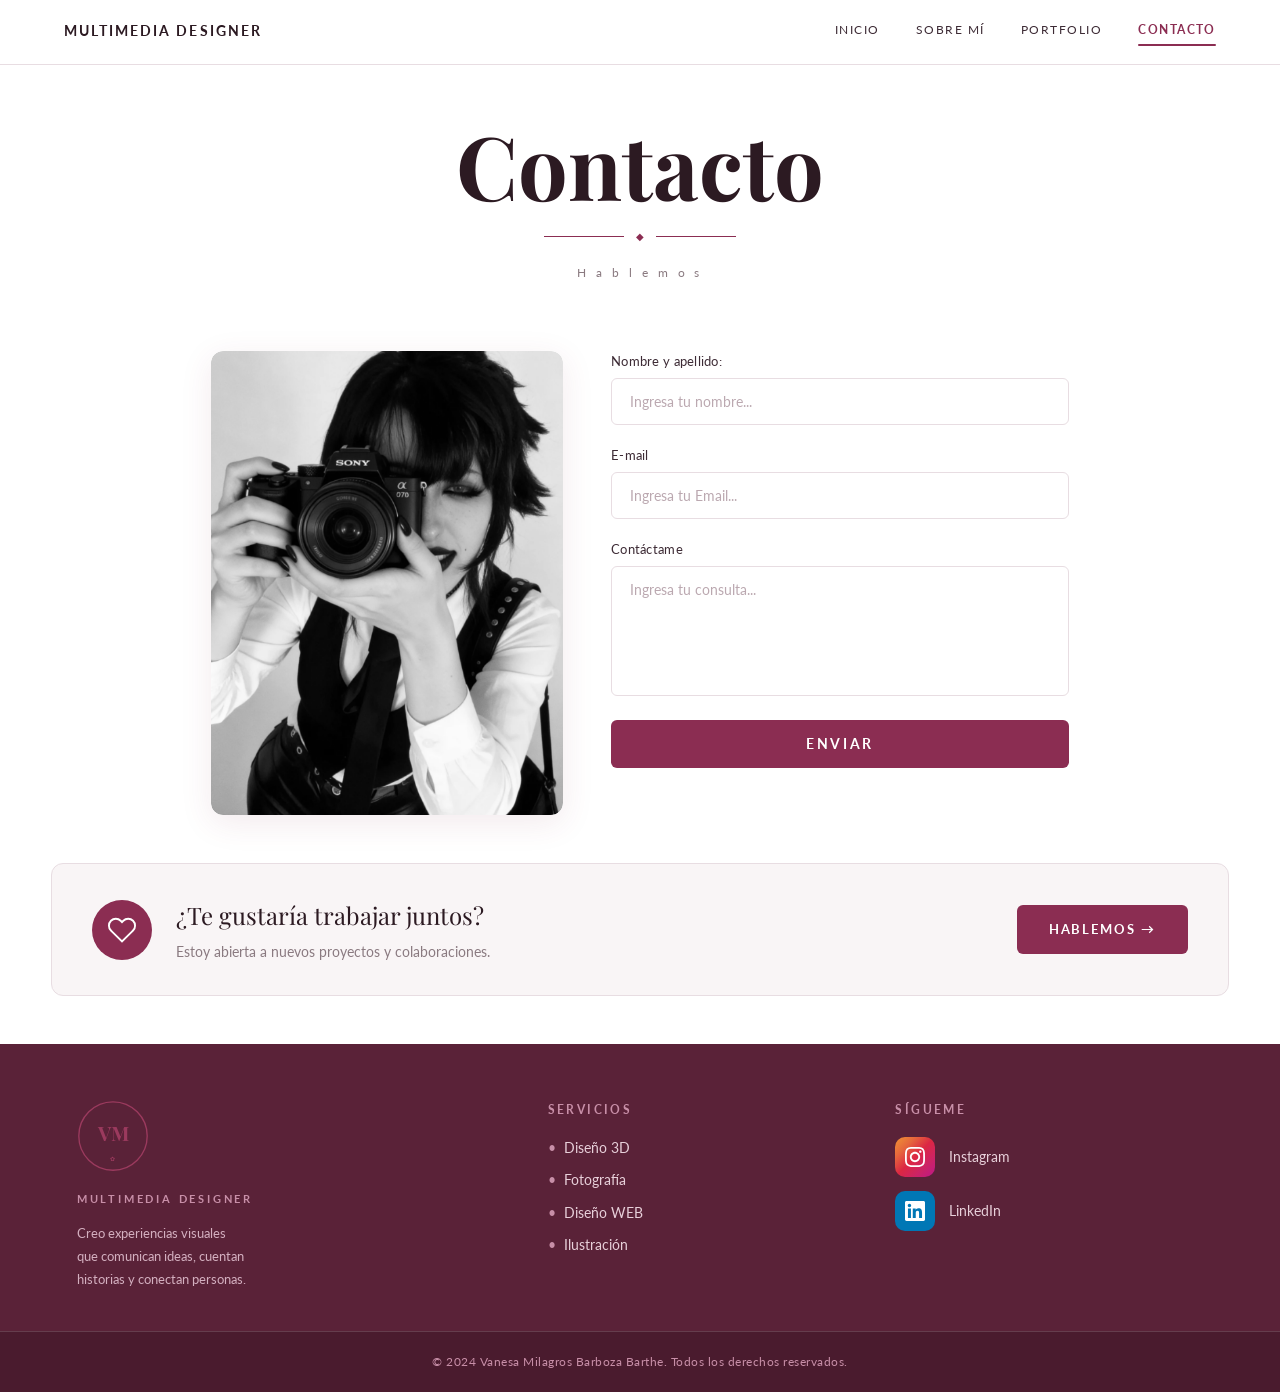
==== commit 8441c830: "Add files via upload" ====
--- a/contacto.html
+++ b/contacto.html
@@ -1,134 +1,134 @@
-<!DOCTYPE html>
-<html lang="es">
-<head>
-  <meta charset="UTF-8" />
-  <meta name="viewport" content="width=device-width, initial-scale=1.0" />
-  <title>Contacto – Vanesa Milagros Barboza Barthe</title>
-  <link rel="stylesheet" href="styles.css" />
-  <link rel="stylesheet" href="contacto.css" />
-  <link href="https://fonts.googleapis.com/css2?family=Playfair+Display:ital,wght@0,400;0,700;1,400&family=Cormorant+Garamond:wght@300;400;600&family=Lato:wght@300;400;700&display=swap" rel="stylesheet" />
-</head>
-<body>
-
-  <!-- ===== NAVBAR ===== -->
-  <header class="navbar">
-    <div class="nav-brand">MULTIMEDIA DESIGNER</div>
-    <nav class="nav-links">
-      <a href="index.html">INICIO</a>
-      <a href="#">SOBRE MÍ</a>
-      <a href="index.html">PORTFOLIO</a>
-      <a href="contacto.html" class="active">CONTACTO</a>
-    </nav>
-    <button class="nav-toggle" aria-label="Menú">&#9776;</button>
-  </header>
-
-  <!-- ===== HERO ===== -->
-  <section class="contact-hero">
-    <h1 class="contact-title">Contacto</h1>
-    <div class="title-divider">
-      <span class="line"></span>
-      <span class="diamond">&#9670;</span>
-      <span class="line"></span>
-    </div>
-    <p class="subtitle">H a b l e m o s</p>
-  </section>
-
-  <!-- ===== CONTACT BODY ===== -->
-  <section class="contact-body">
-
-    <!-- Foto -->
-    <div class="contact-photo">
-      <img src="img/sobre-mi/3sobremi.png" alt="Vanesa Milagros Barboza Barthe" />
-    </div>
-
-    <!-- Formulario -->
-    <div class="contact-form-wrap">
-
-      <div class="form-group">
-        <label for="nombre">Nombre y apellido:</label>
-        <input type="text" id="nombre" placeholder="Ingresa tu nombre..." />
-      </div>
-
-      <div class="form-group">
-        <label for="email">E-mail</label>
-        <input type="email" id="email" placeholder="Ingresa tu Email..." />
-      </div>
-
-      <div class="form-group">
-        <label for="mensaje">Contáctame</label>
-        <textarea id="mensaje" rows="5" placeholder="Ingresa tu consulta..."></textarea>
-      </div>
-
-      <button class="submit-btn" type="button">ENVIAR</button>
-
-    </div>
-  </section>
-
-  <!-- ===== CTA BANNER ===== -->
-  <section class="cta-banner">
-    <div class="cta-icon">
-      <svg viewBox="0 0 24 24" fill="none" stroke="white" stroke-width="1.5" width="30" height="30"><path d="M20.84 4.61a5.5 5.5 0 0 0-7.78 0L12 5.67l-1.06-1.06a5.5 5.5 0 0 0-7.78 7.78l1.06 1.06L12 21.23l7.78-7.78 1.06-1.06a5.5 5.5 0 0 0 0-7.78z"/></svg>
-    </div>
-    <div class="cta-text">
-      <h3>¿Te gustaría trabajar juntos?</h3>
-      <p>Estoy abierta a nuevos proyectos y colaboraciones.</p>
-    </div>
-    <a href="#" class="cta-btn">HABLEMOS &rarr;</a>
-  </section>
-
-  <!-- ===== FOOTER ===== -->
-  <footer class="footer">
-    <div class="footer-inner">
-
-      <div class="footer-brand">
-        <div class="footer-logo">
-          <svg viewBox="0 0 80 80" width="72" height="72" xmlns="http://www.w3.org/2000/svg">
-            <circle cx="40" cy="40" r="38" fill="none" stroke="#9b3a5e" stroke-width="1.5"/>
-            <text x="40" y="46" text-anchor="middle" fill="#9b3a5e" font-size="22" font-weight="700" font-family="'Playfair Display', serif">VM</text>
-            <text x="40" y="68" text-anchor="middle" fill="#9b3a5e" font-size="7" font-family="'Lato', sans-serif" letter-spacing="2">✿</text>
-          </svg>
-        </div>
-        <p class="footer-role">MULTIMEDIA DESIGNER</p>
-        <p class="footer-tagline">Creo experiencias visuales<br />que comunican ideas, cuentan<br />historias y conectan personas.</p>
-      </div>
-
-      <div class="footer-services">
-        <h4>SERVICIOS</h4>
-        <ul>
-          <li>Diseño 3D</li>
-          <li>Fotografía</li>
-          <li>Diseño WEB</li>
-          <li>Ilustración</li>
-        </ul>
-      </div>
-
-      <div class="footer-social">
-        <h4>SÍGUEME</h4>
-        <a href="#" class="social-link">
-          <div class="social-icon instagram">
-            <svg viewBox="0 0 24 24" fill="white" width="20" height="20"><path d="M12 2.163c3.204 0 3.584.012 4.85.07 3.252.148 4.771 1.691 4.919 4.919.058 1.265.069 1.645.069 4.849 0 3.205-.012 3.584-.069 4.849-.149 3.225-1.664 4.771-4.919 4.919-1.266.058-1.644.07-4.85.07-3.204 0-3.584-.012-4.849-.07-3.26-.149-4.771-1.699-4.919-4.92-.058-1.265-.07-1.644-.07-4.849 0-3.204.013-3.583.07-4.849.149-3.227 1.664-4.771 4.919-4.919 1.266-.057 1.645-.069 4.849-.069zm0-2.163c-3.259 0-3.667.014-4.947.072-4.358.2-6.78 2.618-6.98 6.98-.059 1.281-.073 1.689-.073 4.948 0 3.259.014 3.668.072 4.948.2 4.358 2.618 6.78 6.98 6.98 1.281.058 1.689.072 4.948.072 3.259 0 3.668-.014 4.948-.072 4.354-.2 6.782-2.618 6.979-6.98.059-1.28.073-1.689.073-4.948 0-3.259-.014-3.667-.072-4.947-.196-4.354-2.617-6.78-6.979-6.98-1.281-.059-1.69-.073-4.949-.073zm0 5.838c-3.403 0-6.162 2.759-6.162 6.162s2.759 6.163 6.162 6.163 6.162-2.759 6.162-6.163c0-3.403-2.759-6.162-6.162-6.162zm0 10.162c-2.209 0-4-1.79-4-4 0-2.209 1.791-4 4-4s4 1.791 4 4c0 2.21-1.791 4-4 4zm6.406-11.845c-.796 0-1.441.645-1.441 1.44s.645 1.44 1.441 1.44c.795 0 1.439-.645 1.439-1.44s-.644-1.44-1.439-1.44z"/></svg>
-          </div>
-          Instagram
-        </a>
-        <a href="#" class="social-link">
-          <div class="social-icon linkedin">
-            <svg viewBox="0 0 24 24" fill="white" width="20" height="20"><path d="M20.447 20.452h-3.554v-5.569c0-1.328-.027-3.037-1.852-3.037-1.853 0-2.136 1.445-2.136 2.939v5.667H9.351V9h3.414v1.561h.046c.477-.9 1.637-1.85 3.37-1.85 3.601 0 4.267 2.37 4.267 5.455v6.286zM5.337 7.433c-1.144 0-2.063-.926-2.063-2.065 0-1.138.92-2.063 2.063-2.063 1.14 0 2.064.925 2.064 2.063 0 1.139-.925 2.065-2.064 2.065zm1.782 13.019H3.555V9h3.564v11.452zM22.225 0H1.771C.792 0 0 .774 0 1.729v20.542C0 23.227.792 24 1.771 24h20.451C23.2 24 24 23.227 24 22.271V1.729C24 .774 23.2 0 22.222 0h.003z"/></svg>
-          </div>
-          LinkedIn
-        </a>
-      </div>
-
-    </div>
-    <div class="footer-bottom">
-      <p>© 2024 Vanesa Milagros Barboza Barthe. Todos los derechos reservados.</p>
-    </div>
-  </footer>
-
-  <script>
-    const toggle = document.querySelector('.nav-toggle');
-    const navLinks = document.querySelector('.nav-links');
-    toggle.addEventListener('click', () => navLinks.classList.toggle('open'));
-  </script>
-
-</body>
+<!DOCTYPE html>
+<html lang="es">
+<head>
+  <meta charset="UTF-8" />
+  <meta name="viewport" content="width=device-width, initial-scale=1.0" />
+  <title>Contacto – Vanesa Milagros Barboza Barthe</title>
+  <link rel="stylesheet" href="styles.css" />
+  <link rel="stylesheet" href="contacto.css" />
+  <link href="https://fonts.googleapis.com/css2?family=Playfair+Display:ital,wght@0,400;0,700;1,400&family=Cormorant+Garamond:wght@300;400;600&family=Lato:wght@300;400;700&display=swap" rel="stylesheet" />
+</head>
+<body>
+
+  <!-- ===== NAVBAR ===== -->
+  <header class="navbar">
+    <div class="nav-brand">MULTIMEDIA DESIGNER</div>
+    <nav class="nav-links">
+      <a href="index.html">INICIO</a>
+      <a href="#">SOBRE MÍ</a>
+      <a href="index.html">PORTFOLIO</a>
+      <a href="contacto.html" class="active">CONTACTO</a>
+    </nav>
+    <button class="nav-toggle" aria-label="Menú">&#9776;</button>
+  </header>
+
+  <!-- ===== HERO ===== -->
+  <section class="contact-hero">
+    <h1 class="contact-title">Contacto</h1>
+    <div class="title-divider">
+      <span class="line"></span>
+      <span class="diamond">&#9670;</span>
+      <span class="line"></span>
+    </div>
+    <p class="subtitle">H a b l e m o s</p>
+  </section>
+
+  <!-- ===== CONTACT BODY ===== -->
+  <section class="contact-body">
+
+    <!-- Foto -->
+    <div class="contact-photo">
+      <img src="img/sobre-mi/3sobremi.png" alt="Vanesa Milagros Barboza Barthe" />
+    </div>
+
+    <!-- Formulario -->
+    <div class="contact-form-wrap">
+
+      <div class="form-group">
+        <label for="nombre">Nombre y apellido:</label>
+        <input type="text" id="nombre" placeholder="Ingresa tu nombre..." />
+      </div>
+
+      <div class="form-group">
+        <label for="email">E-mail</label>
+        <input type="email" id="email" placeholder="Ingresa tu Email..." />
+      </div>
+
+      <div class="form-group">
+        <label for="mensaje">Contáctame</label>
+        <textarea id="mensaje" rows="5" placeholder="Ingresa tu consulta..."></textarea>
+      </div>
+
+      <button class="submit-btn" type="button">ENVIAR</button>
+
+    </div>
+  </section>
+
+  <!-- ===== CTA BANNER ===== -->
+  <section class="cta-banner">
+    <div class="cta-icon">
+      <svg viewBox="0 0 24 24" fill="none" stroke="white" stroke-width="1.5" width="30" height="30"><path d="M20.84 4.61a5.5 5.5 0 0 0-7.78 0L12 5.67l-1.06-1.06a5.5 5.5 0 0 0-7.78 7.78l1.06 1.06L12 21.23l7.78-7.78 1.06-1.06a5.5 5.5 0 0 0 0-7.78z"/></svg>
+    </div>
+    <div class="cta-text">
+      <h3>¿Te gustaría trabajar juntos?</h3>
+      <p>Estoy abierta a nuevos proyectos y colaboraciones.</p>
+    </div>
+    <a href="#" class="cta-btn">HABLEMOS &rarr;</a>
+  </section>
+
+  <!-- ===== FOOTER ===== -->
+  <footer class="footer">
+    <div class="footer-inner">
+
+      <div class="footer-brand">
+        <div class="footer-logo">
+          <svg viewBox="0 0 80 80" width="72" height="72" xmlns="http://www.w3.org/2000/svg">
+            <circle cx="40" cy="40" r="38" fill="none" stroke="#9b3a5e" stroke-width="1.5"/>
+            <text x="40" y="46" text-anchor="middle" fill="#9b3a5e" font-size="22" font-weight="700" font-family="'Playfair Display', serif">VM</text>
+            <text x="40" y="68" text-anchor="middle" fill="#9b3a5e" font-size="7" font-family="'Lato', sans-serif" letter-spacing="2">✿</text>
+          </svg>
+        </div>
+        <p class="footer-role">MULTIMEDIA DESIGNER</p>
+        <p class="footer-tagline">Creo experiencias visuales<br />que comunican ideas, cuentan<br />historias y conectan personas.</p>
+      </div>
+
+      <div class="footer-services">
+        <h4>SERVICIOS</h4>
+        <ul>
+          <li>Diseño 3D</li>
+          <li>Fotografía</li>
+          <li>Diseño WEB</li>
+          <li>Ilustración</li>
+        </ul>
+      </div>
+
+      <div class="footer-social">
+        <h4>SÍGUEME</h4>
+        <a href="#" class="social-link">
+          <div class="social-icon instagram">
+            <svg viewBox="0 0 24 24" fill="white" width="20" height="20"><path d="M12 2.163c3.204 0 3.584.012 4.85.07 3.252.148 4.771 1.691 4.919 4.919.058 1.265.069 1.645.069 4.849 0 3.205-.012 3.584-.069 4.849-.149 3.225-1.664 4.771-4.919 4.919-1.266.058-1.644.07-4.85.07-3.204 0-3.584-.012-4.849-.07-3.26-.149-4.771-1.699-4.919-4.92-.058-1.265-.07-1.644-.07-4.849 0-3.204.013-3.583.07-4.849.149-3.227 1.664-4.771 4.919-4.919 1.266-.057 1.645-.069 4.849-.069zm0-2.163c-3.259 0-3.667.014-4.947.072-4.358.2-6.78 2.618-6.98 6.98-.059 1.281-.073 1.689-.073 4.948 0 3.259.014 3.668.072 4.948.2 4.358 2.618 6.78 6.98 6.98 1.281.058 1.689.072 4.948.072 3.259 0 3.668-.014 4.948-.072 4.354-.2 6.782-2.618 6.979-6.98.059-1.28.073-1.689.073-4.948 0-3.259-.014-3.667-.072-4.947-.196-4.354-2.617-6.78-6.979-6.98-1.281-.059-1.69-.073-4.949-.073zm0 5.838c-3.403 0-6.162 2.759-6.162 6.162s2.759 6.163 6.162 6.163 6.162-2.759 6.162-6.163c0-3.403-2.759-6.162-6.162-6.162zm0 10.162c-2.209 0-4-1.79-4-4 0-2.209 1.791-4 4-4s4 1.791 4 4c0 2.21-1.791 4-4 4zm6.406-11.845c-.796 0-1.441.645-1.441 1.44s.645 1.44 1.441 1.44c.795 0 1.439-.645 1.439-1.44s-.644-1.44-1.439-1.44z"/></svg>
+          </div>
+          Instagram
+        </a>
+        <a href="#" class="social-link">
+          <div class="social-icon linkedin">
+            <svg viewBox="0 0 24 24" fill="white" width="20" height="20"><path d="M20.447 20.452h-3.554v-5.569c0-1.328-.027-3.037-1.852-3.037-1.853 0-2.136 1.445-2.136 2.939v5.667H9.351V9h3.414v1.561h.046c.477-.9 1.637-1.85 3.37-1.85 3.601 0 4.267 2.37 4.267 5.455v6.286zM5.337 7.433c-1.144 0-2.063-.926-2.063-2.065 0-1.138.92-2.063 2.063-2.063 1.14 0 2.064.925 2.064 2.063 0 1.139-.925 2.065-2.064 2.065zm1.782 13.019H3.555V9h3.564v11.452zM22.225 0H1.771C.792 0 0 .774 0 1.729v20.542C0 23.227.792 24 1.771 24h20.451C23.2 24 24 23.227 24 22.271V1.729C24 .774 23.2 0 22.222 0h.003z"/></svg>
+          </div>
+          LinkedIn
+        </a>
+      </div>
+
+    </div>
+    <div class="footer-bottom">
+      <p>© 2024 Vanesa Milagros Barboza Barthe. Todos los derechos reservados.</p>
+    </div>
+  </footer>
+
+  <script>
+    const toggle = document.querySelector('.nav-toggle');
+    const navLinks = document.querySelector('.nav-links');
+    toggle.addEventListener('click', () => navLinks.classList.toggle('open'));
+  </script>
+
+</body>
 </html>
--- a/styles.css
+++ b/styles.css
@@ -1279,4 +1279,5 @@
   .ilus-gallery {
     grid-template-columns: 1fr;
   }
-}+}
+
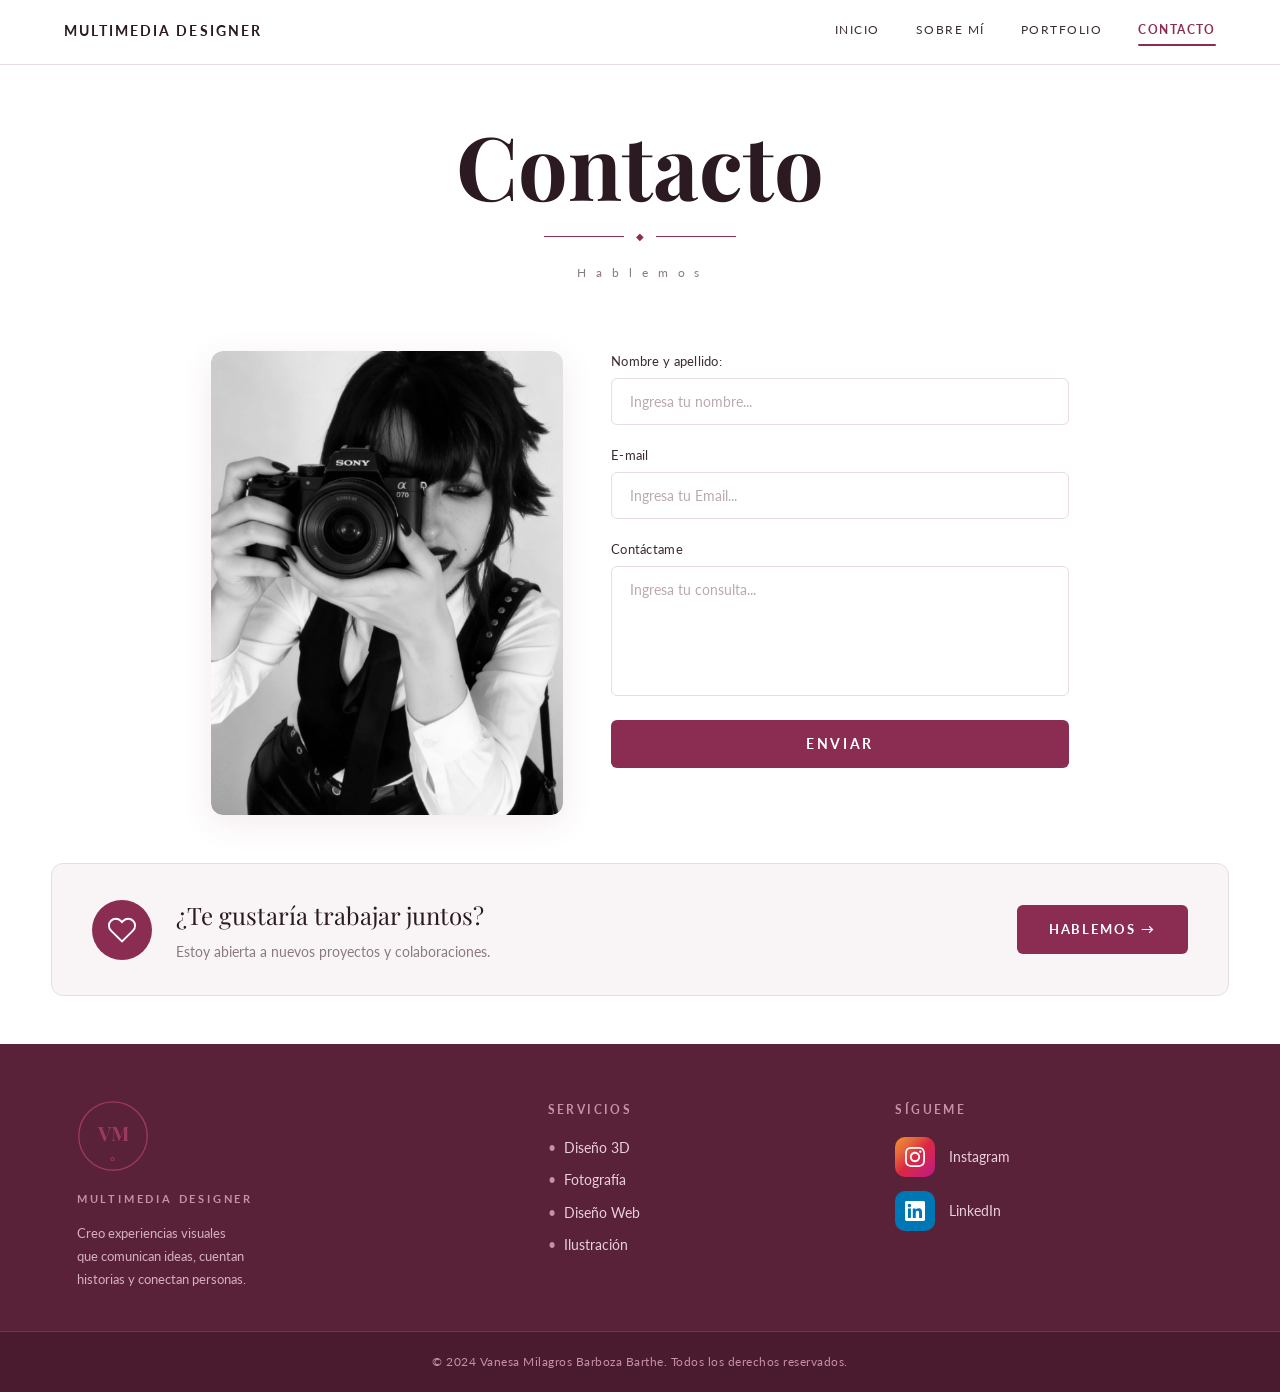
==== commit f163b3db: "Update contacto.html" ====
--- a/contacto.html
+++ b/contacto.html
@@ -92,13 +92,13 @@
         <p class="footer-tagline">Creo experiencias visuales<br />que comunican ideas, cuentan<br />historias y conectan personas.</p>
       </div>
 
-      <div class="footer-services">
+     <div class="footer-services">
         <h4>SERVICIOS</h4>
         <ul>
-          <li>Diseño 3D</li>
-          <li>Fotografía</li>
-          <li>Diseño WEB</li>
-          <li>Ilustración</li>
+          <li><a href="diseño-3d.html">Diseño 3D</a></li>
+          <li><a href="fotografia.html">Fotografía</a></li>
+          <li><a href="diseño-web.html">Diseño Web</a></li>
+          <li><a href="ilustracion.html">Ilustración</a></li>
         </ul>
       </div>
 
@@ -131,4 +131,4 @@
   </script>
 
 </body>
-</html>+</html>
--- a/styles.css
+++ b/styles.css
@@ -163,32 +163,35 @@
 .filters {
   display: flex;
   justify-content: center;
+  gap: 15px;
+  margin-bottom: 35px;
   flex-wrap: wrap;
-  gap: 10px;
 }
 
 .filter-btn {
   font-family: var(--font-sans);
   font-size: 0.82rem;
+  font-weight: 400;
   letter-spacing: 0.04em;
-  padding: 10px 26px;
-  border: 1.5px solid var(--color-border);
-  border-radius: var(--radius);
-  background: transparent;
-  color: var(--color-text);
+  padding: 12px 32px;
+  border: none;
+  border-radius: 50px;
+  background: var(--color-primary);
+  color: #fff;
   cursor: pointer;
-  transition: background var(--transition), color var(--transition), border-color var(--transition);
+  transition: background var(--transition), transform var(--transition), box-shadow var(--transition);
+  box-shadow: 0 2px 10px rgba(139, 45, 82, 0.18);
 }
 
 .filter-btn:hover {
-  border-color: var(--color-primary);
-  color: var(--color-primary);
+  background: var(--color-primary-light);
+  transform: translateY(-2px);
+  box-shadow: 0 6px 18px rgba(139, 45, 82, 0.28);
 }
 
 .filter-btn.active {
-  background: var(--color-primary);
-  border-color: var(--color-primary);
-  color: #fff;
+  background: var(--color-dark);
+  box-shadow: 0 4px 14px rgba(44, 26, 34, 0.25);
 }
 
 /* ============================================
@@ -197,10 +200,8 @@
 .gallery {
   display: grid;
   grid-template-columns: repeat(4, 1fr);
-  gap: 0;
-  margin: 0 0 0 0;
+  gap: 12px;
   padding: 32px 4%;
-  gap: 12px;
 }
 
 .gallery-card {
@@ -246,7 +247,6 @@
   opacity: 1;
 }
 
-/* Always show label at bottom */
 .card-label {
   position: absolute;
   bottom: 18px;
@@ -275,7 +275,6 @@
   margin-top: -20px;
 }
 
-/* Permanent label bar at bottom (visible always) */
 .gallery-card::after {
   content: attr(data-label);
   position: absolute;
@@ -302,6 +301,7 @@
   font-weight: 400;
   color: var(--color-dark);
   margin-bottom: 12px;
+  text-align: center;
 }
 
 .designer-role {
@@ -311,6 +311,7 @@
   color: var(--color-primary);
   margin-top: 8px;
   font-weight: 700;
+  text-align: center;
 }
 
 /* ============================================
@@ -384,7 +385,6 @@
   box-shadow: 0 2px 10px rgba(0,0,0,0.12);
 }
 
-/* Dividers between software items */
 .softwares-grid .software-item:not(:last-child) {
   border-right: 1px solid var(--color-border);
 }
@@ -469,8 +469,6 @@
   padding: 56px 6% 40px;
 }
 
-.footer-brand {}
-
 .footer-logo {
   margin-bottom: 12px;
 }
@@ -569,7 +567,7 @@
 }
 
 /* ============================================
-   RESPONSIVE – TABLET (768px)
+   RESPONSIVE – TABLET (900px)
    ============================================ */
 @media (max-width: 900px) {
   .gallery {
@@ -603,13 +601,12 @@
 }
 
 /* ============================================
-   RESPONSIVE – MOBILE (480px)
+   RESPONSIVE – MOBILE (600px)
    ============================================ */
 @media (max-width: 600px) {
   .nav-links { display: none; }
   .nav-toggle { display: block; }
 
-  /* Show mobile menu when toggled (JS-free approach via checkbox hack or simple class) */
   .nav-links.open {
     display: flex;
     flex-direction: column;
@@ -627,7 +624,7 @@
   .portfolio-hero { padding: 40px 5% 32px; }
 
   .filters { gap: 8px; }
-  .filter-btn { font-size: 0.75rem; padding: 8px 18px; }
+  .filter-btn { font-size: 0.75rem; padding: 10px 22px; }
 
   .gallery {
     grid-template-columns: repeat(2, 1fr);
@@ -674,10 +671,6 @@
 }
 
 /* ============================================
-   MOBILE NAV TOGGLE (JS)
-   ============================================ */
-
-   /* ============================================
    SUBPAGE – HERO
    ============================================ */
 .subpage-hero {
@@ -694,8 +687,6 @@
   line-height: 1.1;
   margin-bottom: 16px;
 }
-
-/* Reutiliza .title-divider y .subtitle de styles.css */
 
 /* ============================================
    SUBPAGE – GALLERY (3 columnas)
@@ -731,7 +722,6 @@
   transform: scale(1.06);
 }
 
-/* Overlay gradient always visible at bottom */
 .subpage-overlay {
   position: absolute;
   inset: 0;
@@ -778,9 +768,6 @@
   letter-spacing: 0.04em;
 }
 
-/* ============================================
-   RESPONSIVE
-   ============================================ */
 @media (max-width: 768px) {
   .subpage-gallery {
     grid-template-columns: repeat(2, 1fr);
@@ -816,9 +803,6 @@
   line-height: 1.1;
   margin-bottom: 14px;
 }
-
-/* Reutiliza .title-divider y .subtitle de styles.css */
-/* El subtítulo H a b l e m o s hereda .subtitle con letter-spacing */
 
 /* ============================================
    CONTACTO – BODY (foto + form)
@@ -833,7 +817,6 @@
   padding: 0 4%;
 }
 
-/* Foto */
 .contact-photo {
   border-radius: 12px;
   overflow: hidden;
@@ -904,7 +887,6 @@
   min-height: 130px;
 }
 
-/* Botón enviar */
 .submit-btn {
   width: 100%;
   padding: 16px;
@@ -930,9 +912,6 @@
   transform: translateY(0);
 }
 
-/* ============================================
-   RESPONSIVE
-   ============================================ */
 @media (max-width: 768px) {
   .contact-body {
     grid-template-columns: 1fr;
@@ -1008,7 +987,6 @@
   transform: scale(1.03);
 }
 
-/* La foto del centro es más alta visualmente */
 .photo-item--tall img {
   aspect-ratio: 9 / 16;
 }
@@ -1033,9 +1011,6 @@
   line-height: 1.8;
 }
 
-/* ============================================
-   RESPONSIVE
-   ============================================ */
 @media (max-width: 640px) {
   .sobremi-photos {
     grid-template-columns: repeat(3, 1fr);
@@ -1196,16 +1171,6 @@
   object-fit: contain;
 }
 
-.ilus-gallery-label {
-  display: flex;
-  flex-direction: column;
-  align-items: center;
-  gap: 6px;
-  margin-bottom: 24px;
-}
-
-/* Reutiliza .title-divider de styles.css */
-
 .gallery-section-title {
   font-family: var(--font-sans);
   font-size: 0.82rem;
@@ -1214,7 +1179,6 @@
   font-weight: 700;
 }
 
-/* Grid 3 tarjetas cuadradas */
 .ilus-gallery {
   display: grid;
   grid-template-columns: repeat(3, 1fr);
@@ -1245,9 +1209,6 @@
   border-radius: 10px;
 }
 
-/* ============================================
-   RESPONSIVE
-   ============================================ */
 @media (max-width: 860px) {
   .ilus-featured {
     grid-template-columns: 1fr;
@@ -1280,4 +1241,3 @@
     grid-template-columns: 1fr;
   }
 }
-
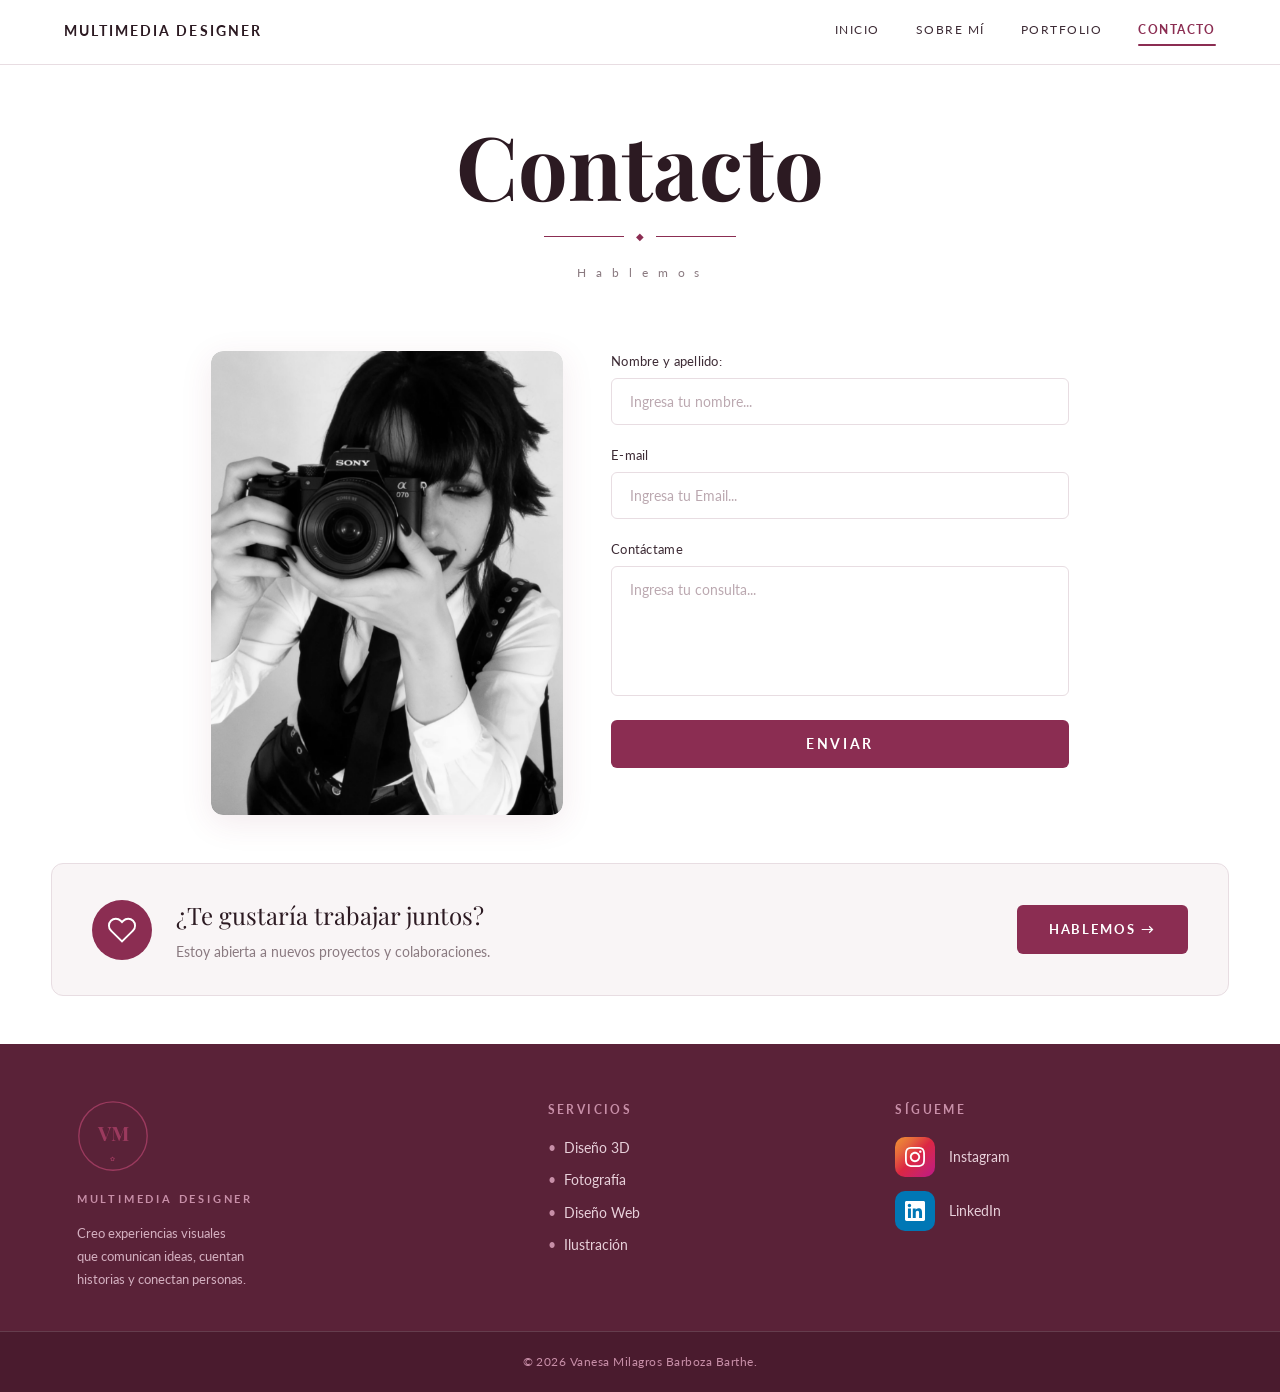
==== commit a53fe50c: "Update contacto.html" ====
--- a/contacto.html
+++ b/contacto.html
@@ -15,7 +15,7 @@
     <div class="nav-brand">MULTIMEDIA DESIGNER</div>
     <nav class="nav-links">
       <a href="index.html">INICIO</a>
-      <a href="#">SOBRE MÍ</a>
+      <a href="sobre-mi.html">SOBRE MÍ</a>
       <a href="index.html">PORTFOLIO</a>
       <a href="contacto.html" class="active">CONTACTO</a>
     </nav>
@@ -120,7 +120,7 @@
 
     </div>
     <div class="footer-bottom">
-      <p>© 2024 Vanesa Milagros Barboza Barthe. Todos los derechos reservados.</p>
+      <p>© 2026 Vanesa Milagros Barboza Barthe.</p>
     </div>
   </footer>
 
